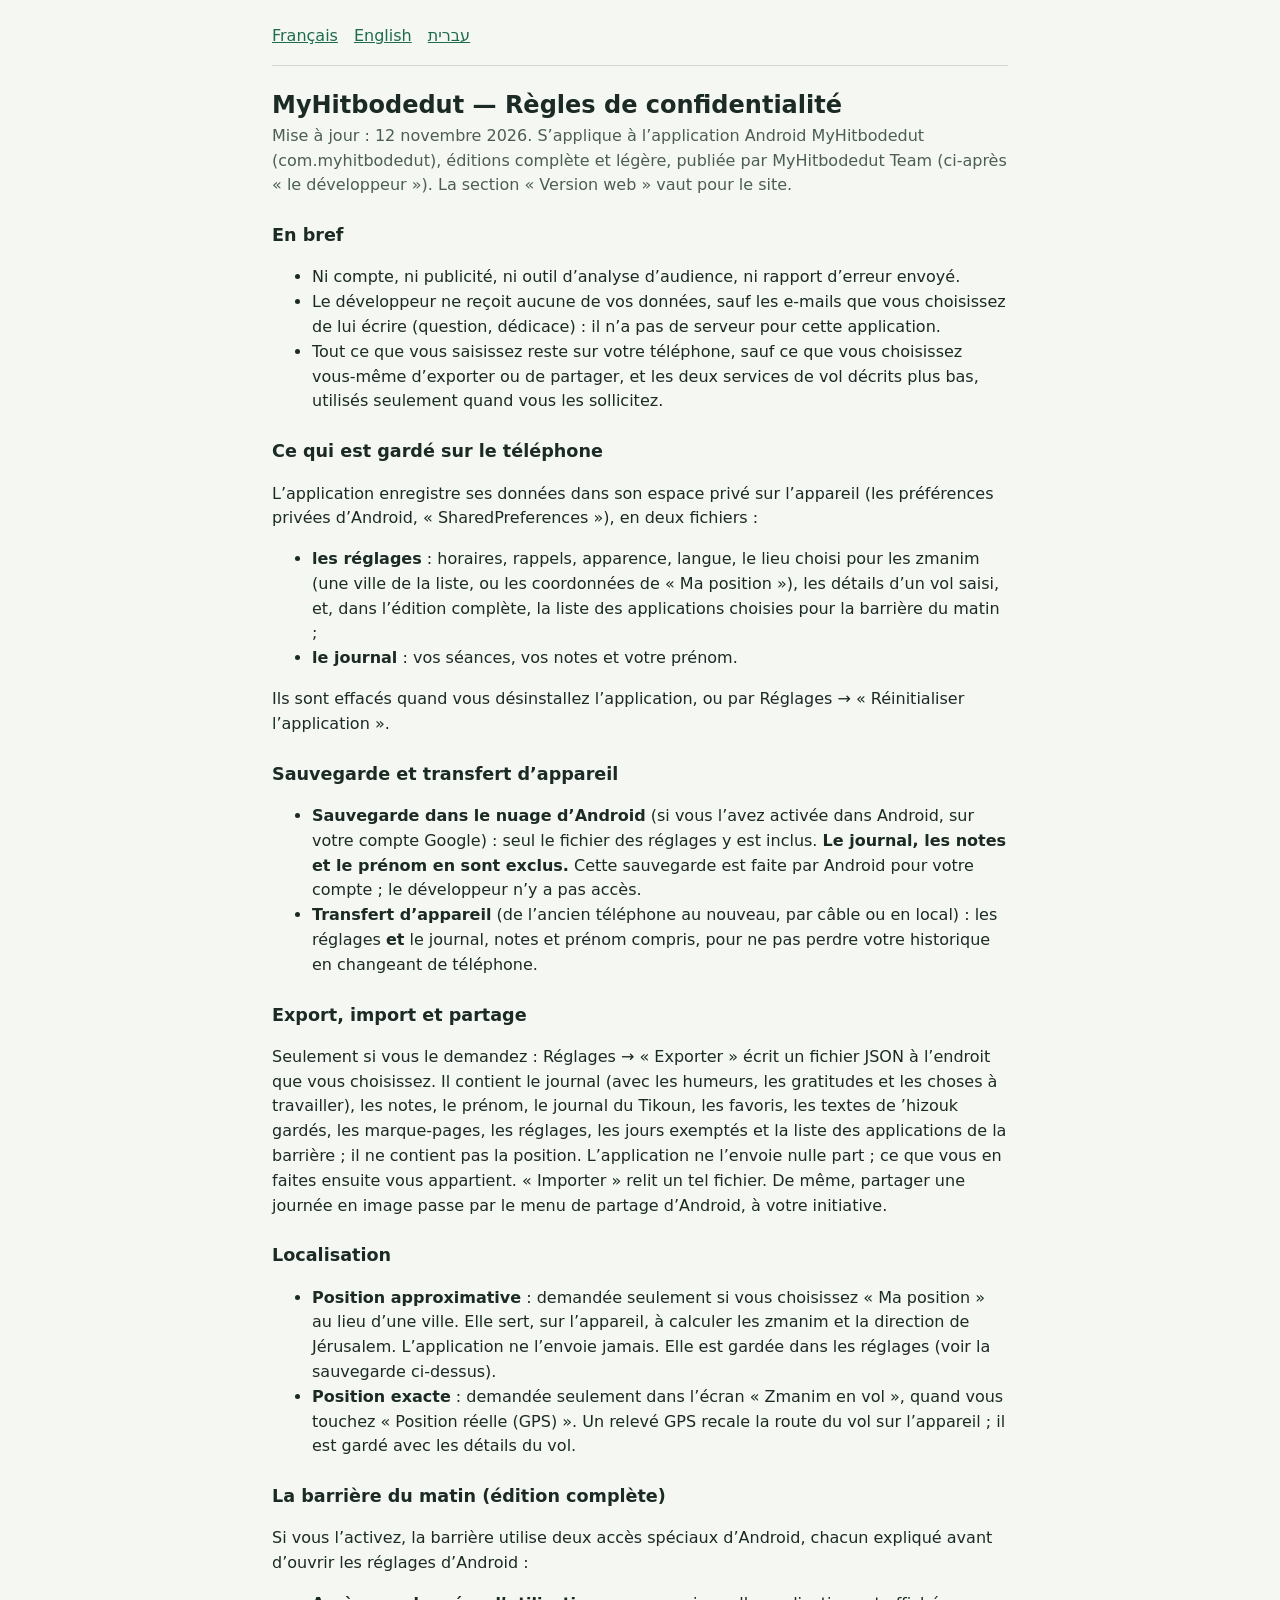
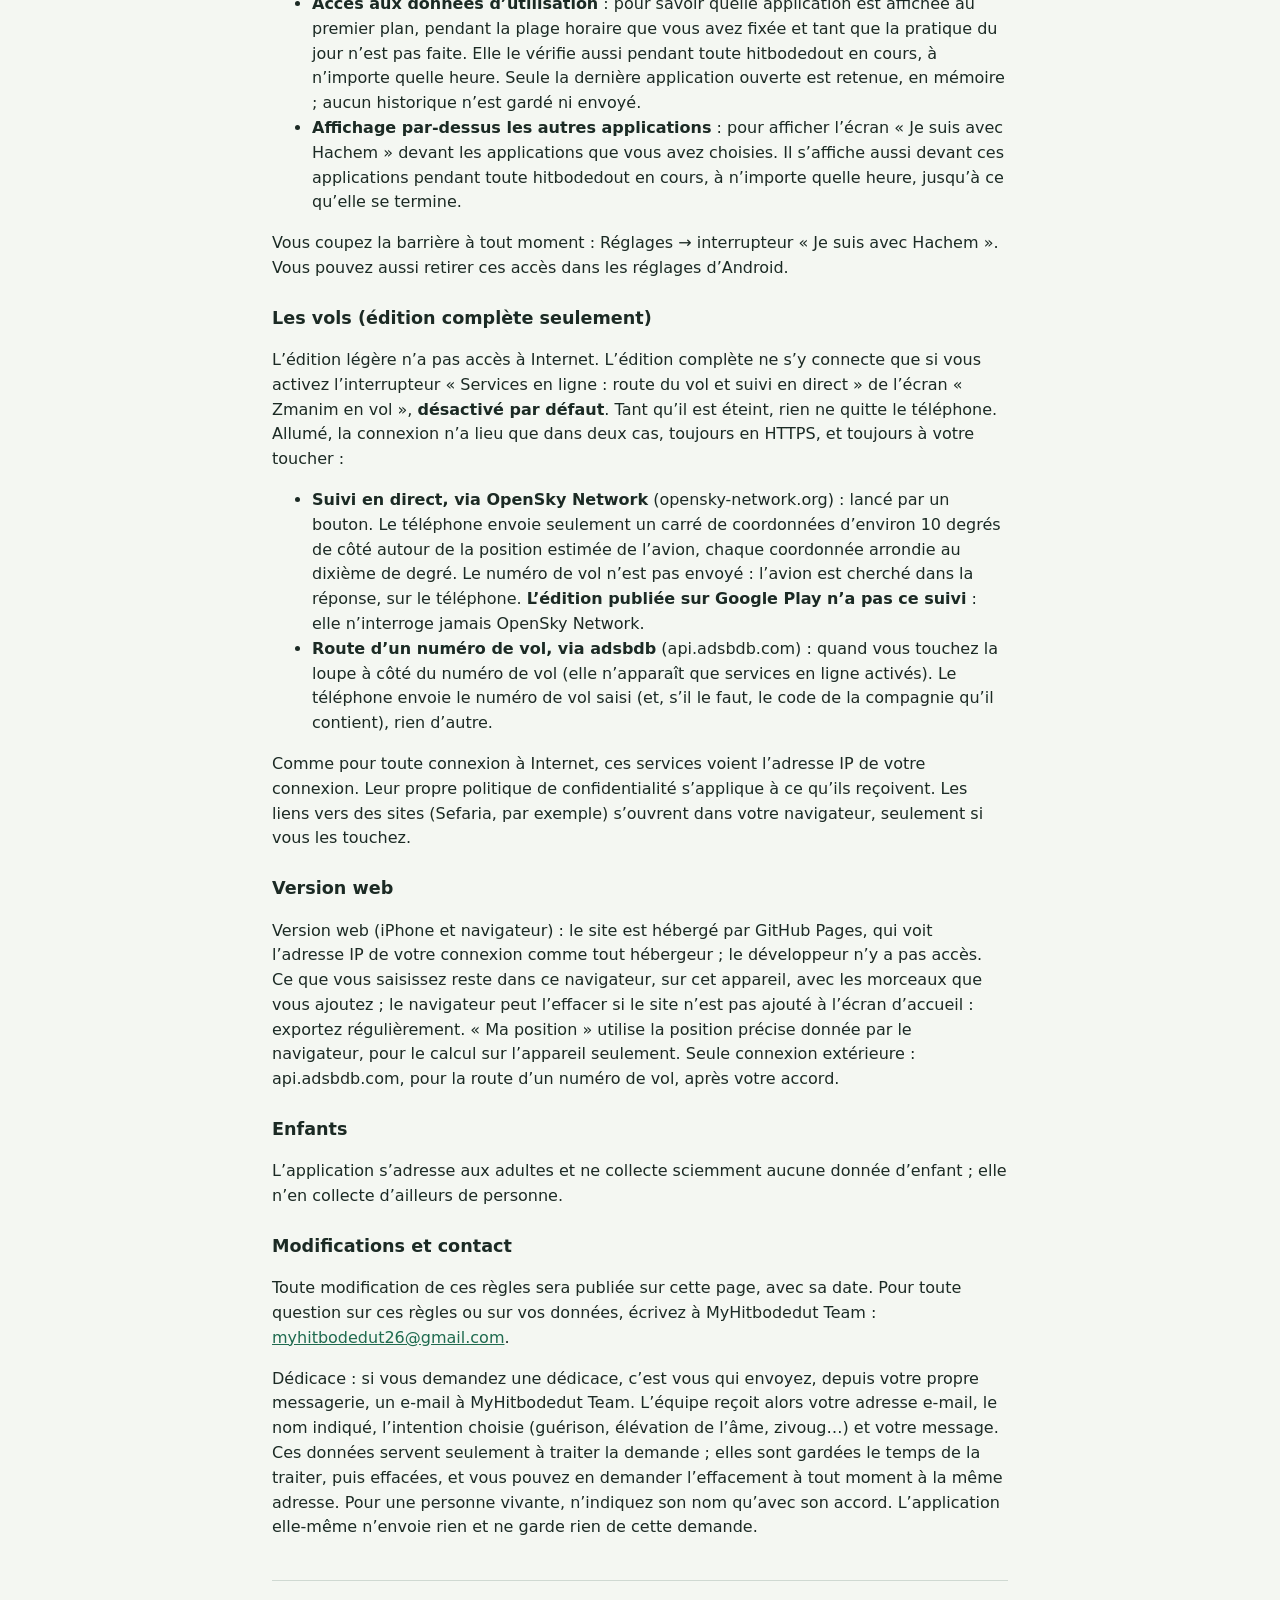
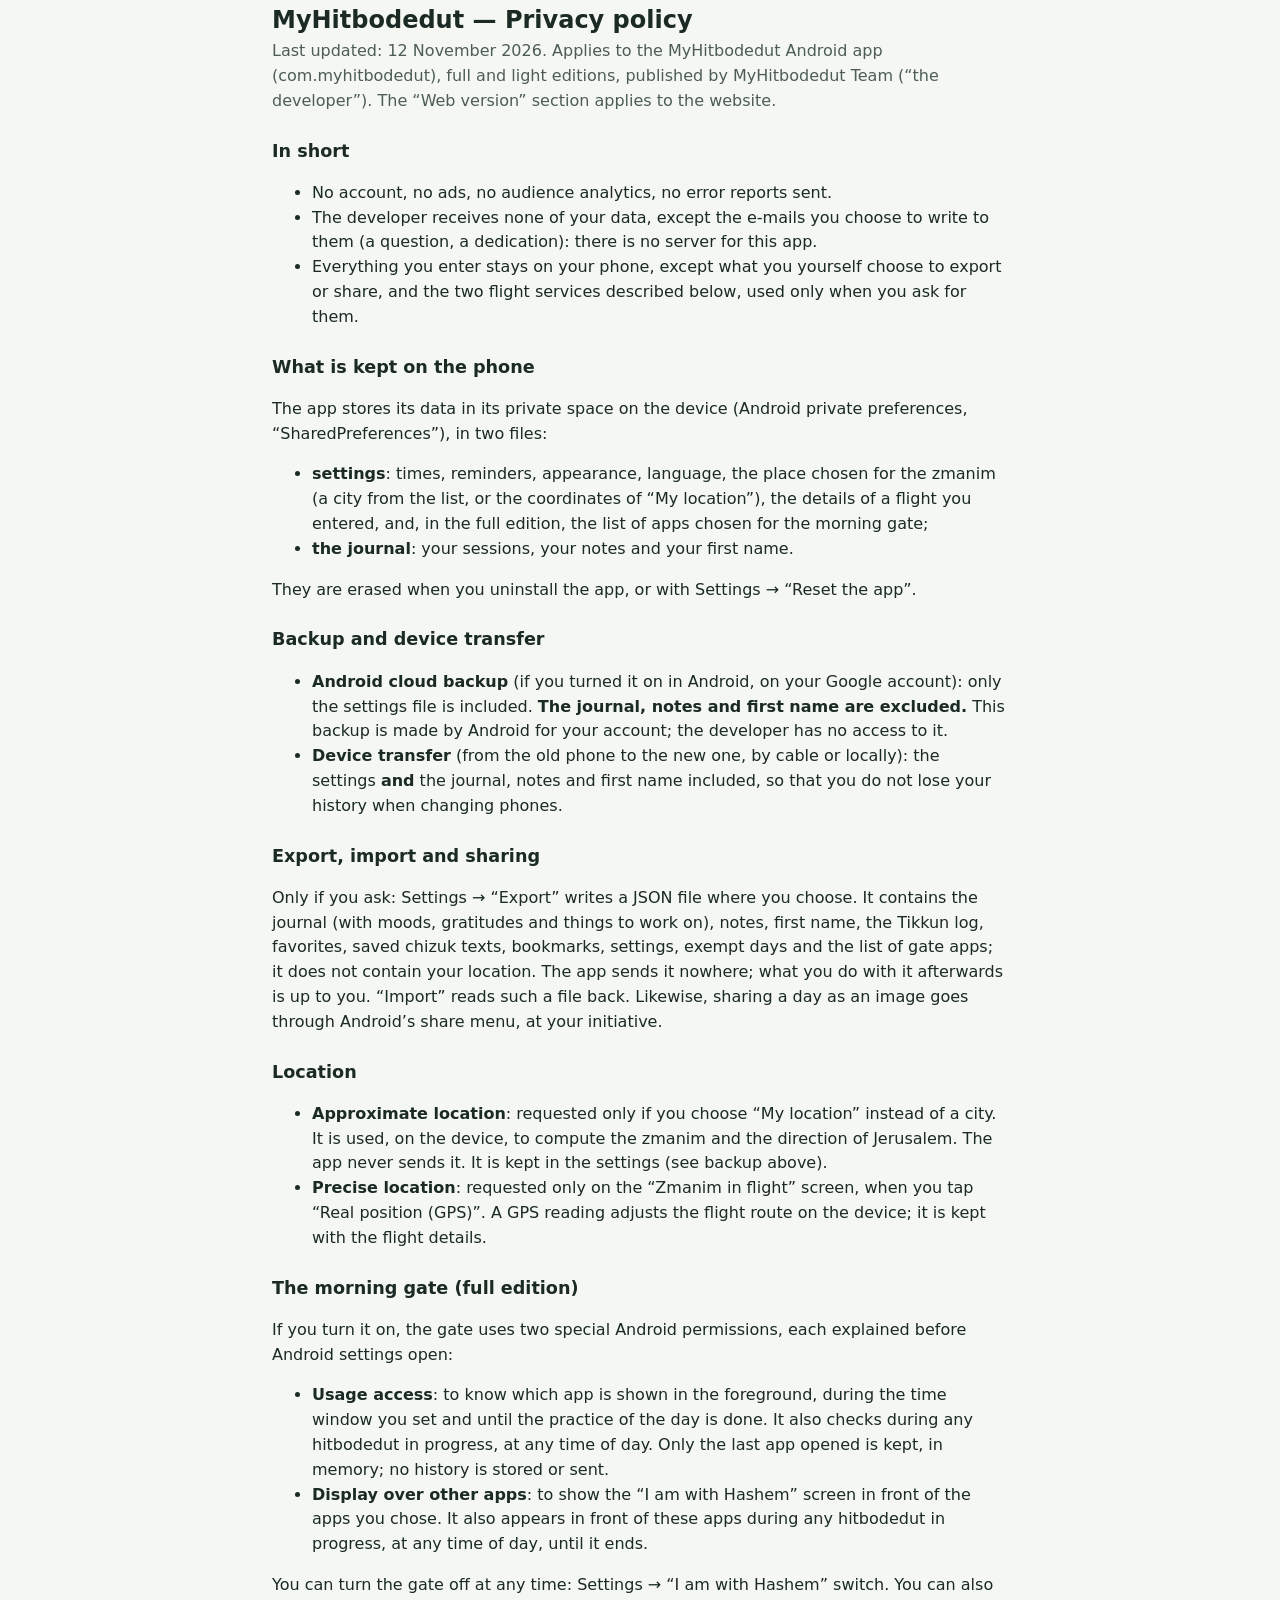
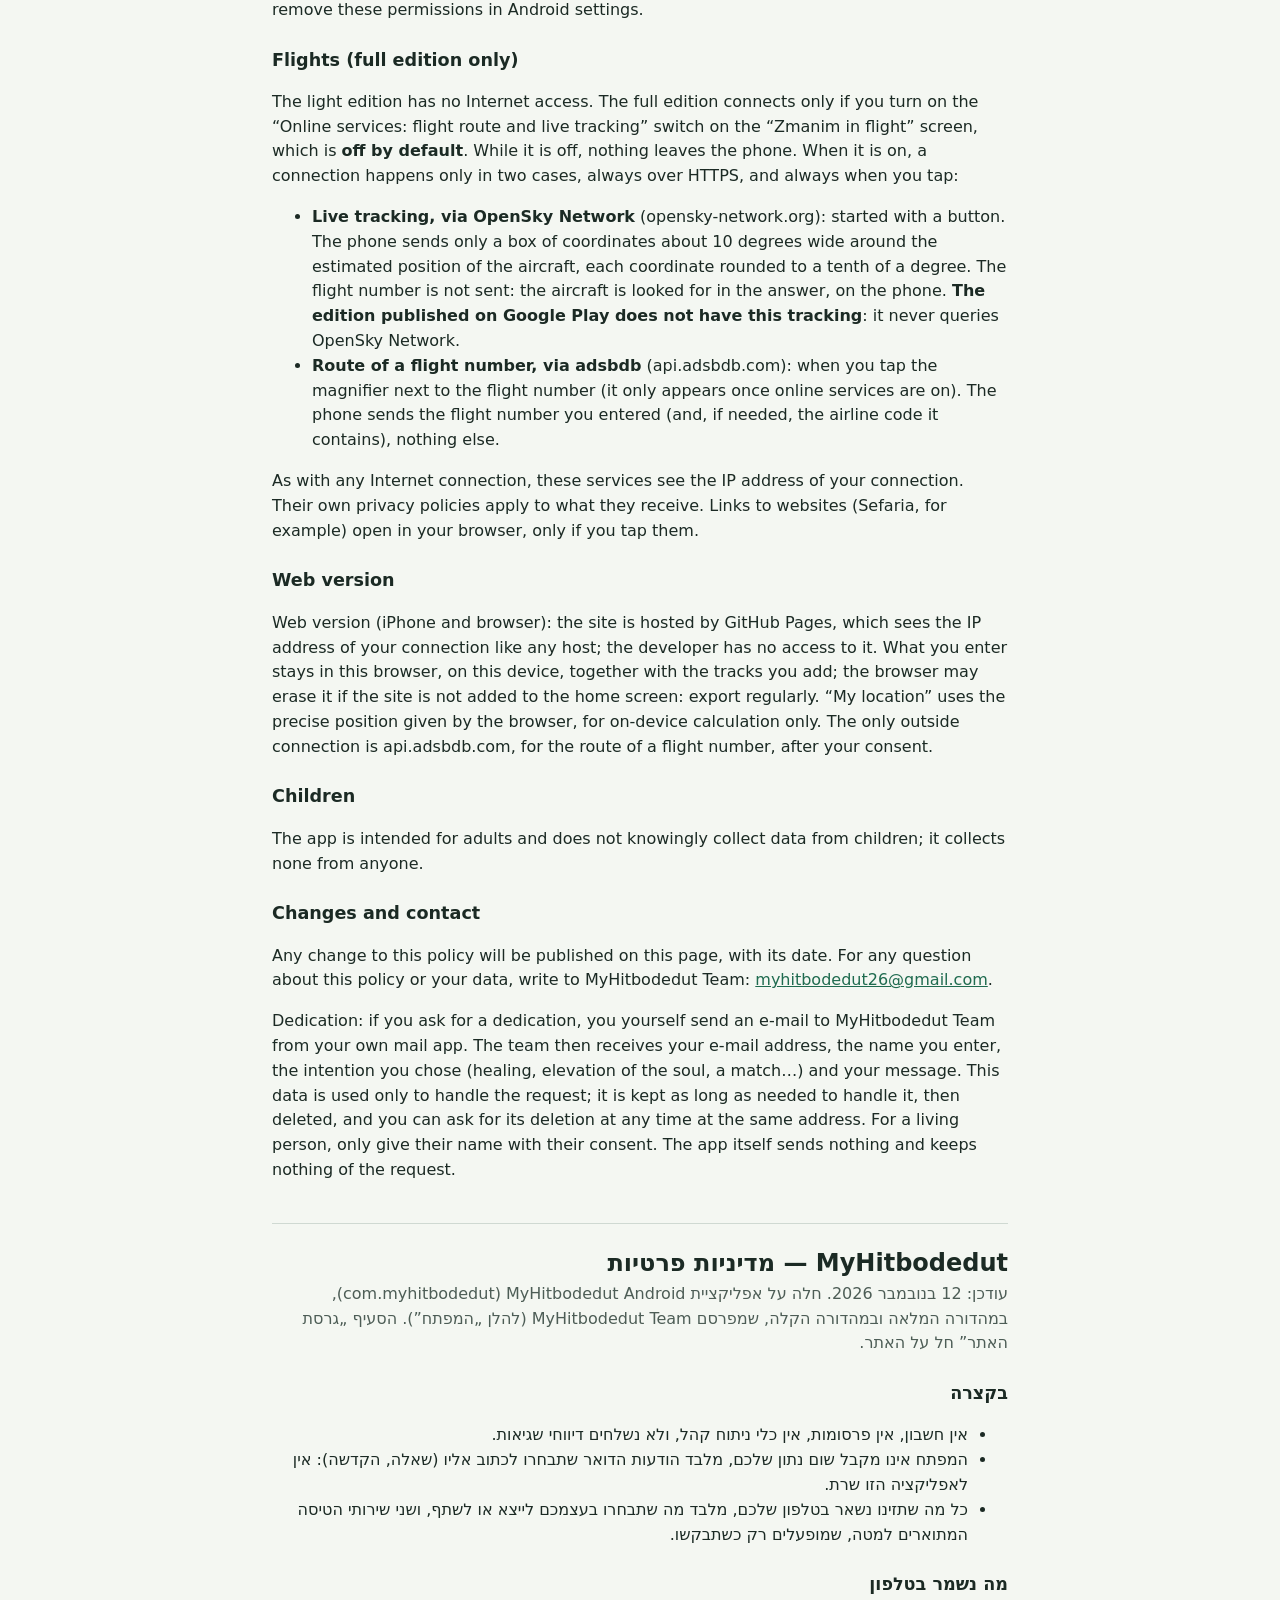
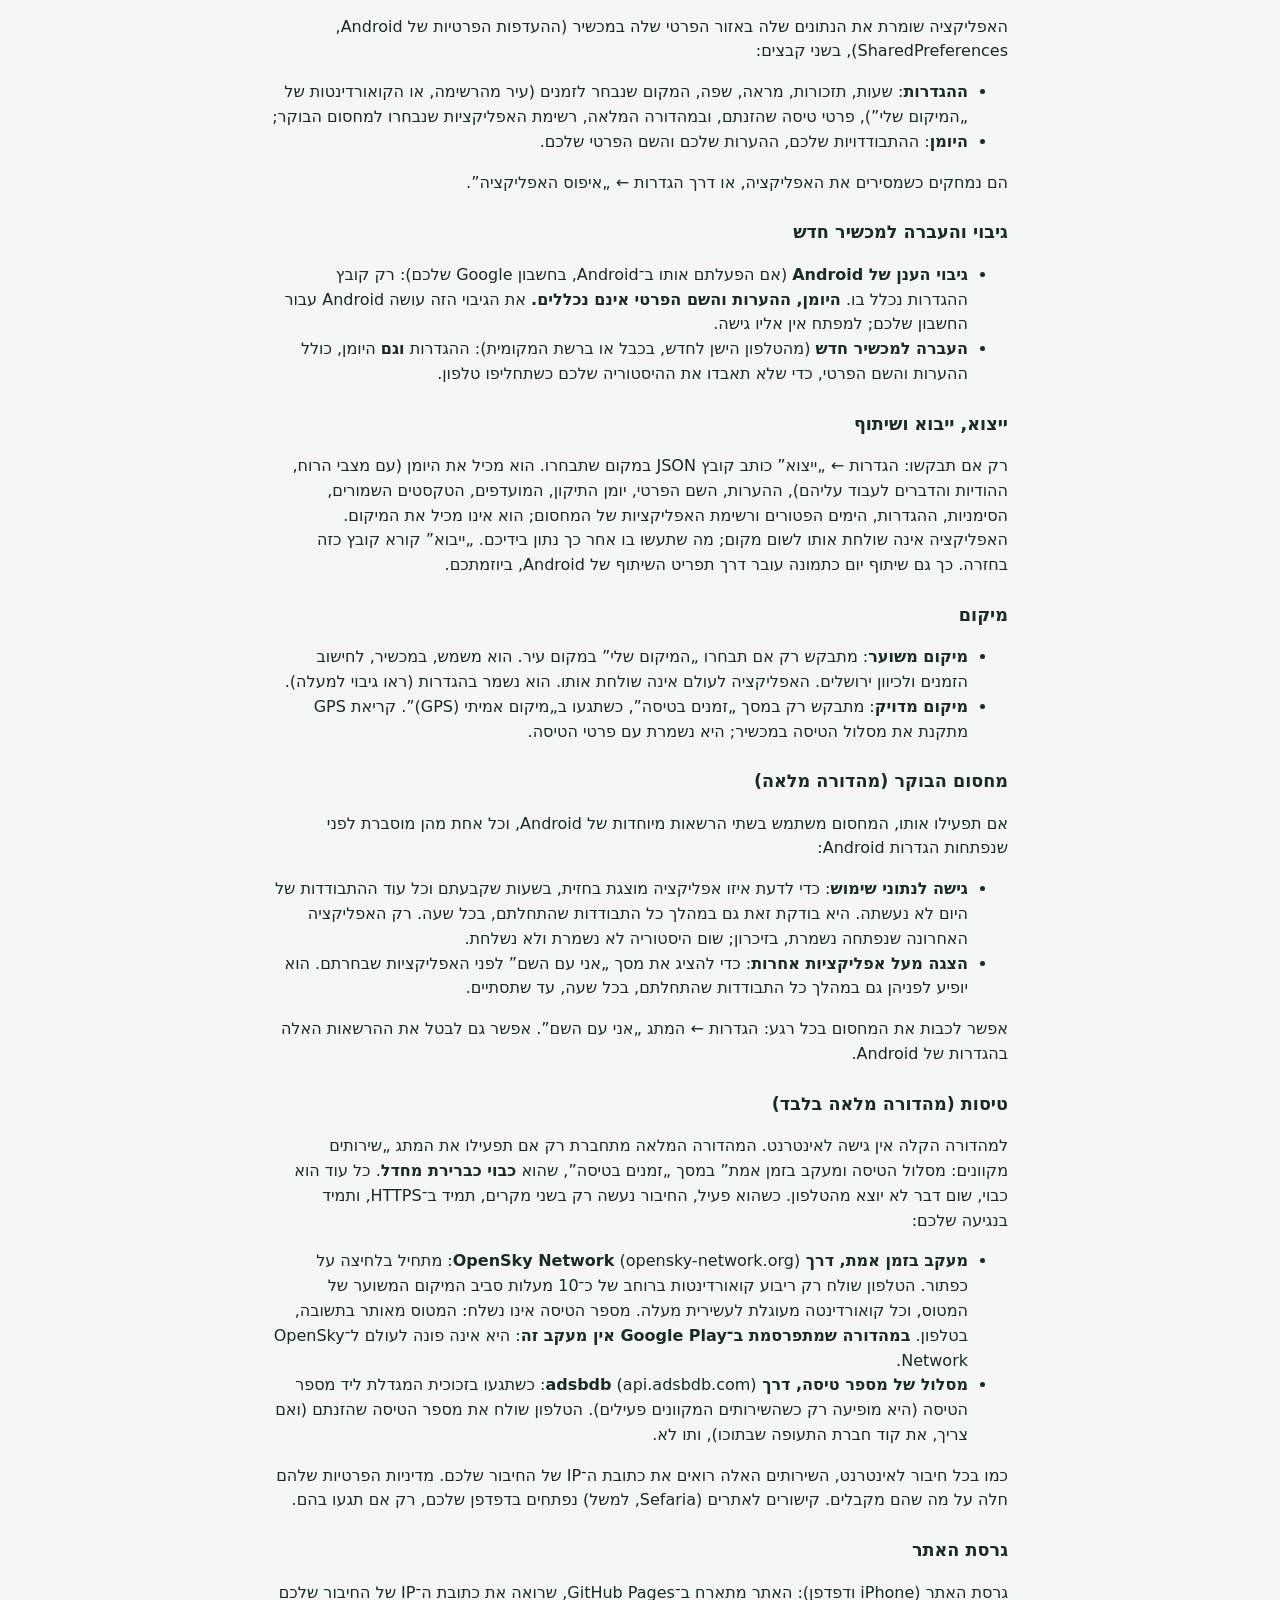
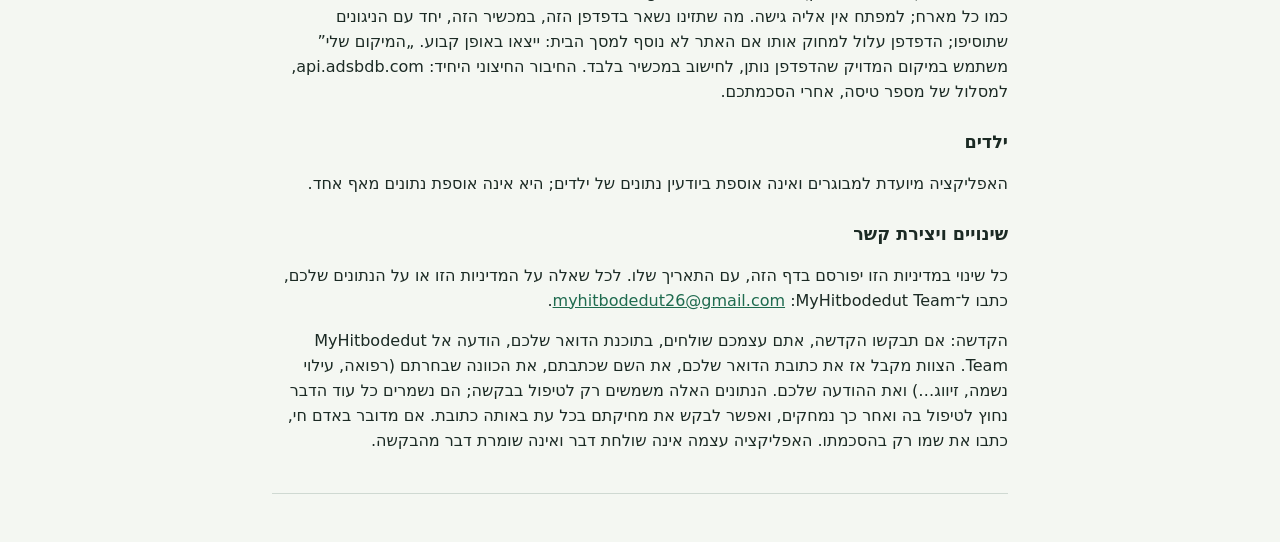
==== confidentialite.html @ 5dc8d41c "Site construit depuis 2afda8a347c8e7535dade6f2050751f21b7c078f (main)" ====
<!doctype html>
<!--
  Règles de confidentialité de l'application Android (31/10, Google Play,
  PUBLICATION_PLAY_STORE.md § 6.1). Page statique, sans script ni ressource
  extérieure, copiée telle quelle dans le site par build.mjs et ouverte depuis
  les réglages de l'application (#fr, #en, #he).

  Chaque phrase décrit le code : Store.kt (stockage), res/xml/backup_rules.xml
  et data_extraction_rules.xml (sauvegarde), SuiviVol.kt (OpenSky), RouteVol.kt
  (adsbdb), ChoixLieu.kt et VolActivity.kt (localisation), GateService.kt et
  Divulgation.kt (barrière). Toute évolution de ces fichiers se reporte ici.

  Éditeur : MyHitbodedut Team ; contact : myhitbodedut26@gmail.com (02/11), le même que sur la fiche Play.
-->
<html lang="fr">
<head>
  <meta charset="utf-8">
  <meta name="viewport" content="width=device-width, initial-scale=1">
  <meta http-equiv="Content-Security-Policy" content="default-src 'none'; style-src 'unsafe-inline'; base-uri 'none'; form-action 'none'">
  <meta name="referrer" content="no-referrer">
  <title>MyHitbodedut — Règles de confidentialité · Privacy policy · מדיניות פרטיות</title>
  <style>
    :root { color-scheme: light dark; --encre: #1b2a24; --doux: #4d5d56; --fond: #f4f7f2; --trait: #cfd9d2; --lien: #1f6b4f; }
    @media (prefers-color-scheme: dark) { :root { --encre: #e6eee9; --doux: #a9b8b0; --fond: #101a16; --trait: #2c3b34; --lien: #7fd1ad; } }
    body { margin: 0; background: var(--fond); color: var(--encre); font: 16px/1.55 system-ui, -apple-system, "Segoe UI", Roboto, Arial, sans-serif; }
    main { max-width: 46rem; margin: 0 auto; padding: 1.5rem 1rem 3rem; }
    nav { display: flex; gap: 1rem; flex-wrap: wrap; padding-bottom: 1rem; border-bottom: 1px solid var(--trait); }
    a { color: var(--lien); }
    section { padding-top: 1.5rem; border-bottom: 1px solid var(--trait); padding-bottom: 1.5rem; }
    h1 { font-size: 1.5rem; line-height: 1.25; margin: 0 0 .25rem; }
    h2 { font-size: 1.1rem; margin: 1.5rem 0 .5rem; }
    p, li { overflow-wrap: anywhere; }
    .date { color: var(--doux); margin-top: 0; }
    [dir="rtl"] { text-align: right; }
  </style>
</head>
<body>
<main>
  <nav aria-label="Langue · Language · שפה">
    <a href="#fr" hreflang="fr">Français</a>
    <a href="#en" hreflang="en">English</a>
    <a href="#he" hreflang="he" lang="he">עברית</a>
  </nav>

  <!-- ===================================================================== -->
  <section id="fr" lang="fr">
    <h1>MyHitbodedut — Règles de confidentialité</h1>
    <p class="date">Mise à jour : 12 novembre 2026. S’applique à l’application Android MyHitbodedut (com.myhitbodedut), éditions complète et légère, publiée par MyHitbodedut Team (ci-après « le développeur »). La section « Version web » vaut pour le site.</p>

    <h2>En bref</h2>
    <ul>
      <li>Ni compte, ni publicité, ni outil d’analyse d’audience, ni rapport d’erreur envoyé.</li>
      <li>Le développeur ne reçoit aucune de vos données, sauf les e-mails que vous choisissez de lui écrire (question, dédicace) : il n’a pas de serveur pour cette application.</li>
      <li>Tout ce que vous saisissez reste sur votre téléphone, sauf ce que vous choisissez vous-même d’exporter ou de partager, et les deux services de vol décrits plus bas, utilisés seulement quand vous les sollicitez.</li>
    </ul>

    <h2>Ce qui est gardé sur le téléphone</h2>
    <p>L’application enregistre ses données dans son espace privé sur l’appareil (les préférences privées d’Android, « SharedPreferences »), en deux fichiers :</p>
    <ul>
      <li><strong>les réglages</strong> : horaires, rappels, apparence, langue, le lieu choisi pour les zmanim (une ville de la liste, ou les coordonnées de « Ma position »), les détails d’un vol saisi, et, dans l’édition complète, la liste des applications choisies pour la barrière du matin ;</li>
      <li><strong>le journal</strong> : vos séances, vos notes et votre prénom.</li>
    </ul>
    <p>Ils sont effacés quand vous désinstallez l’application, ou par Réglages → « Réinitialiser l’application ».</p>

    <h2>Sauvegarde et transfert d’appareil</h2>
    <ul>
      <li><strong>Sauvegarde dans le nuage d’Android</strong> (si vous l’avez activée dans Android, sur votre compte Google) : seul le fichier des réglages y est inclus. <strong>Le journal, les notes et le prénom en sont exclus.</strong> Cette sauvegarde est faite par Android pour votre compte ; le développeur n’y a pas accès.</li>
      <li><strong>Transfert d’appareil</strong> (de l’ancien téléphone au nouveau, par câble ou en local) : les réglages <strong>et</strong> le journal, notes et prénom compris, pour ne pas perdre votre historique en changeant de téléphone.</li>
    </ul>

    <h2>Export, import et partage</h2>
    <p>Seulement si vous le demandez : Réglages → « Exporter » écrit un fichier JSON à l’endroit que vous choisissez. Il contient le journal (avec les humeurs, les gratitudes et les choses à travailler), les notes, le prénom, le journal du Tikoun, les favoris, les textes de ’hizouk gardés, les marque-pages, les réglages, les jours exemptés et la liste des applications de la barrière ; il ne contient pas la position. L’application ne l’envoie nulle part ; ce que vous en faites ensuite vous appartient. « Importer » relit un tel fichier. De même, partager une journée en image passe par le menu de partage d’Android, à votre initiative.</p>

    <h2>Localisation</h2>
    <ul>
      <li><strong>Position approximative</strong> : demandée seulement si vous choisissez « Ma position » au lieu d’une ville. Elle sert, sur l’appareil, à calculer les zmanim et la direction de Jérusalem. L’application ne l’envoie jamais. Elle est gardée dans les réglages (voir la sauvegarde ci-dessus).</li>
      <li><strong>Position exacte</strong> : demandée seulement dans l’écran « Zmanim en vol », quand vous touchez « Position réelle (GPS) ». Un relevé GPS recale la route du vol sur l’appareil ; il est gardé avec les détails du vol.</li>
    </ul>

    <h2>La barrière du matin (édition complète)</h2>
    <p>Si vous l’activez, la barrière utilise deux accès spéciaux d’Android, chacun expliqué avant d’ouvrir les réglages d’Android :</p>
    <ul>
      <li><strong>Accès aux données d’utilisation</strong> : pour savoir quelle application est affichée au premier plan, pendant la plage horaire que vous avez fixée et tant que la pratique du jour n’est pas faite. Elle le vérifie aussi pendant toute hitbodedout en cours, à n’importe quelle heure. Seule la dernière application ouverte est retenue, en mémoire ; aucun historique n’est gardé ni envoyé.</li>
      <li><strong>Affichage par-dessus les autres applications</strong> : pour afficher l’écran « Je suis avec Hachem » devant les applications que vous avez choisies. Il s’affiche aussi devant ces applications pendant toute hitbodedout en cours, à n’importe quelle heure, jusqu’à ce qu’elle se termine.</li>
    </ul>
    <p>Vous coupez la barrière à tout moment : Réglages → interrupteur « Je suis avec Hachem ». Vous pouvez aussi retirer ces accès dans les réglages d’Android.</p>

    <h2>Les vols (édition complète seulement)</h2>
    <p>L’édition légère n’a pas accès à Internet. L’édition complète ne s’y connecte que si vous activez l’interrupteur « Services en ligne : route du vol et suivi en direct » de l’écran « Zmanim en vol », <strong>désactivé par défaut</strong>. Tant qu’il est éteint, rien ne quitte le téléphone. Allumé, la connexion n’a lieu que dans deux cas, toujours en HTTPS, et toujours à votre toucher :</p>
    <ul>
      <li><strong>Suivi en direct, via OpenSky Network</strong> (opensky-network.org) : lancé par un bouton. Le téléphone envoie seulement un carré de coordonnées d’environ 10 degrés de côté autour de la position estimée de l’avion, chaque coordonnée arrondie au dixième de degré. Le numéro de vol n’est pas envoyé : l’avion est cherché dans la réponse, sur le téléphone. <strong>L’édition publiée sur Google Play n’a pas ce suivi</strong> : elle n’interroge jamais OpenSky Network.</li>
      <li><strong>Route d’un numéro de vol, via adsbdb</strong> (api.adsbdb.com) : quand vous touchez la loupe à côté du numéro de vol (elle n’apparaît que services en ligne activés). Le téléphone envoie le numéro de vol saisi (et, s’il le faut, le code de la compagnie qu’il contient), rien d’autre.</li>
    </ul>
    <p>Comme pour toute connexion à Internet, ces services voient l’adresse IP de votre connexion. Leur propre politique de confidentialité s’applique à ce qu’ils reçoivent. Les liens vers des sites (Sefaria, par exemple) s’ouvrent dans votre navigateur, seulement si vous les touchez.</p>

    <h2>Version web</h2>
    <p>Version web (iPhone et navigateur) : le site est hébergé par GitHub Pages, qui voit l’adresse IP de votre connexion comme tout hébergeur ; le développeur n’y a pas accès. Ce que vous saisissez reste dans ce navigateur, sur cet appareil, avec les morceaux que vous ajoutez ; le navigateur peut l’effacer si le site n’est pas ajouté à l’écran d’accueil : exportez régulièrement. « Ma position » utilise la position précise donnée par le navigateur, pour le calcul sur l’appareil seulement. Seule connexion extérieure : api.adsbdb.com, pour la route d’un numéro de vol, après votre accord.</p>

    <h2>Enfants</h2>
    <p>L’application s’adresse aux adultes et ne collecte sciemment aucune donnée d’enfant ; elle n’en collecte d’ailleurs de personne.</p>

    <h2>Modifications et contact</h2>
    <p>Toute modification de ces règles sera publiée sur cette page, avec sa date. Pour toute question sur ces règles ou sur vos données, écrivez à MyHitbodedut Team : <a href="mailto:myhitbodedut26@gmail.com">myhitbodedut26@gmail.com</a>.</p>
    <p>Dédicace : si vous demandez une dédicace, c’est vous qui envoyez, depuis votre propre messagerie, un e-mail à MyHitbodedut Team. L’équipe reçoit alors votre adresse e-mail, le nom indiqué, l’intention choisie (guérison, élévation de l’âme, zivoug…) et votre message. Ces données servent seulement à traiter la demande ; elles sont gardées le temps de la traiter, puis effacées, et vous pouvez en demander l’effacement à tout moment à la même adresse. Pour une personne vivante, n’indiquez son nom qu’avec son accord. L’application elle-même n’envoie rien et ne garde rien de cette demande.</p>
  </section>

  <!-- ===================================================================== -->
  <section id="en" lang="en">
    <h1>MyHitbodedut — Privacy policy</h1>
    <p class="date">Last updated: 12 November 2026. Applies to the MyHitbodedut Android app (com.myhitbodedut), full and light editions, published by MyHitbodedut Team (“the developer”). The “Web version” section applies to the website.</p>

    <h2>In short</h2>
    <ul>
      <li>No account, no ads, no audience analytics, no error reports sent.</li>
      <li>The developer receives none of your data, except the e-mails you choose to write to them (a question, a dedication): there is no server for this app.</li>
      <li>Everything you enter stays on your phone, except what you yourself choose to export or share, and the two flight services described below, used only when you ask for them.</li>
    </ul>

    <h2>What is kept on the phone</h2>
    <p>The app stores its data in its private space on the device (Android private preferences, “SharedPreferences”), in two files:</p>
    <ul>
      <li><strong>settings</strong>: times, reminders, appearance, language, the place chosen for the zmanim (a city from the list, or the coordinates of “My location”), the details of a flight you entered, and, in the full edition, the list of apps chosen for the morning gate;</li>
      <li><strong>the journal</strong>: your sessions, your notes and your first name.</li>
    </ul>
    <p>They are erased when you uninstall the app, or with Settings → “Reset the app”.</p>

    <h2>Backup and device transfer</h2>
    <ul>
      <li><strong>Android cloud backup</strong> (if you turned it on in Android, on your Google account): only the settings file is included. <strong>The journal, notes and first name are excluded.</strong> This backup is made by Android for your account; the developer has no access to it.</li>
      <li><strong>Device transfer</strong> (from the old phone to the new one, by cable or locally): the settings <strong>and</strong> the journal, notes and first name included, so that you do not lose your history when changing phones.</li>
    </ul>

    <h2>Export, import and sharing</h2>
    <p>Only if you ask: Settings → “Export” writes a JSON file where you choose. It contains the journal (with moods, gratitudes and things to work on), notes, first name, the Tikkun log, favorites, saved chizuk texts, bookmarks, settings, exempt days and the list of gate apps; it does not contain your location. The app sends it nowhere; what you do with it afterwards is up to you. “Import” reads such a file back. Likewise, sharing a day as an image goes through Android’s share menu, at your initiative.</p>

    <h2>Location</h2>
    <ul>
      <li><strong>Approximate location</strong>: requested only if you choose “My location” instead of a city. It is used, on the device, to compute the zmanim and the direction of Jerusalem. The app never sends it. It is kept in the settings (see backup above).</li>
      <li><strong>Precise location</strong>: requested only on the “Zmanim in flight” screen, when you tap “Real position (GPS)”. A GPS reading adjusts the flight route on the device; it is kept with the flight details.</li>
    </ul>

    <h2>The morning gate (full edition)</h2>
    <p>If you turn it on, the gate uses two special Android permissions, each explained before Android settings open:</p>
    <ul>
      <li><strong>Usage access</strong>: to know which app is shown in the foreground, during the time window you set and until the practice of the day is done. It also checks during any hitbodedut in progress, at any time of day. Only the last app opened is kept, in memory; no history is stored or sent.</li>
      <li><strong>Display over other apps</strong>: to show the “I am with Hashem” screen in front of the apps you chose. It also appears in front of these apps during any hitbodedut in progress, at any time of day, until it ends.</li>
    </ul>
    <p>You can turn the gate off at any time: Settings → “I am with Hashem” switch. You can also remove these permissions in Android settings.</p>

    <h2>Flights (full edition only)</h2>
    <p>The light edition has no Internet access. The full edition connects only if you turn on the “Online services: flight route and live tracking” switch on the “Zmanim in flight” screen, which is <strong>off by default</strong>. While it is off, nothing leaves the phone. When it is on, a connection happens only in two cases, always over HTTPS, and always when you tap:</p>
    <ul>
      <li><strong>Live tracking, via OpenSky Network</strong> (opensky-network.org): started with a button. The phone sends only a box of coordinates about 10 degrees wide around the estimated position of the aircraft, each coordinate rounded to a tenth of a degree. The flight number is not sent: the aircraft is looked for in the answer, on the phone. <strong>The edition published on Google Play does not have this tracking</strong>: it never queries OpenSky Network.</li>
      <li><strong>Route of a flight number, via adsbdb</strong> (api.adsbdb.com): when you tap the magnifier next to the flight number (it only appears once online services are on). The phone sends the flight number you entered (and, if needed, the airline code it contains), nothing else.</li>
    </ul>
    <p>As with any Internet connection, these services see the IP address of your connection. Their own privacy policies apply to what they receive. Links to websites (Sefaria, for example) open in your browser, only if you tap them.</p>

    <h2>Web version</h2>
    <p>Web version (iPhone and browser): the site is hosted by GitHub Pages, which sees the IP address of your connection like any host; the developer has no access to it. What you enter stays in this browser, on this device, together with the tracks you add; the browser may erase it if the site is not added to the home screen: export regularly. “My location” uses the precise position given by the browser, for on-device calculation only. The only outside connection is api.adsbdb.com, for the route of a flight number, after your consent.</p>

    <h2>Children</h2>
    <p>The app is intended for adults and does not knowingly collect data from children; it collects none from anyone.</p>

    <h2>Changes and contact</h2>
    <p>Any change to this policy will be published on this page, with its date. For any question about this policy or your data, write to MyHitbodedut Team: <a href="mailto:myhitbodedut26@gmail.com">myhitbodedut26@gmail.com</a>.</p>
    <p>Dedication: if you ask for a dedication, you yourself send an e-mail to MyHitbodedut Team from your own mail app. The team then receives your e-mail address, the name you enter, the intention you chose (healing, elevation of the soul, a match…) and your message. This data is used only to handle the request; it is kept as long as needed to handle it, then deleted, and you can ask for its deletion at any time at the same address. For a living person, only give their name with their consent. The app itself sends nothing and keeps nothing of the request.</p>
  </section>

  <!-- ===================================================================== -->
  <section id="he" lang="he" dir="rtl">
    <h1>MyHitbodedut — מדיניות פרטיות</h1>
    <p class="date">עודכן: 12 בנובמבר 2026. חלה על אפליקציית Android ‏MyHitbodedut‏ (com.myhitbodedut), במהדורה המלאה ובמהדורה הקלה, שמפרסם ‏MyHitbodedut Team‏ (להלן „המפתח”). הסעיף „גרסת האתר” חל על האתר.</p>

    <h2>בקצרה</h2>
    <ul>
      <li>אין חשבון, אין פרסומות, אין כלי ניתוח קהל, ולא נשלחים דיווחי שגיאות.</li>
      <li>המפתח אינו מקבל שום נתון שלכם, מלבד הודעות הדואר שתבחרו לכתוב אליו (שאלה, הקדשה): אין לאפליקציה הזו שרת.</li>
      <li>כל מה שתזינו נשאר בטלפון שלכם, מלבד מה שתבחרו בעצמכם לייצא או לשתף, ושני שירותי הטיסה המתוארים למטה, שמופעלים רק כשתבקשו.</li>
    </ul>

    <h2>מה נשמר בטלפון</h2>
    <p>האפליקציה שומרת את הנתונים שלה באזור הפרטי שלה במכשיר (ההעדפות הפרטיות של Android, ‏SharedPreferences), בשני קבצים:</p>
    <ul>
      <li><strong>ההגדרות</strong>: שעות, תזכורות, מראה, שפה, המקום שנבחר לזמנים (עיר מהרשימה, או הקואורדינטות של „המיקום שלי”), פרטי טיסה שהזנתם, ובמהדורה המלאה, רשימת האפליקציות שנבחרו למחסום הבוקר;</li>
      <li><strong>היומן</strong>: ההתבודדויות שלכם, ההערות שלכם והשם הפרטי שלכם.</li>
    </ul>
    <p>הם נמחקים כשמסירים את האפליקציה, או דרך הגדרות ← „איפוס האפליקציה”.</p>

    <h2>גיבוי והעברה למכשיר חדש</h2>
    <ul>
      <li><strong>גיבוי הענן של Android</strong> (אם הפעלתם אותו ב־Android, בחשבון Google שלכם): רק קובץ ההגדרות נכלל בו. <strong>היומן, ההערות והשם הפרטי אינם נכללים.</strong> את הגיבוי הזה עושה Android עבור החשבון שלכם; למפתח אין אליו גישה.</li>
      <li><strong>העברה למכשיר חדש</strong> (מהטלפון הישן לחדש, בכבל או ברשת המקומית): ההגדרות <strong>וגם</strong> היומן, כולל ההערות והשם הפרטי, כדי שלא תאבדו את ההיסטוריה שלכם כשתחליפו טלפון.</li>
    </ul>

    <h2>ייצוא, ייבוא ושיתוף</h2>
    <p>רק אם תבקשו: הגדרות ← „ייצוא” כותב קובץ JSON במקום שתבחרו. הוא מכיל את היומן (עם מצבי הרוח, ההודיות והדברים לעבוד עליהם), ההערות, השם הפרטי, יומן התיקון, המועדפים, הטקסטים השמורים, הסימניות, ההגדרות, הימים הפטורים ורשימת האפליקציות של המחסום; הוא אינו מכיל את המיקום. האפליקציה אינה שולחת אותו לשום מקום; מה שתעשו בו אחר כך נתון בידיכם. „ייבוא” קורא קובץ כזה בחזרה. כך גם שיתוף יום כתמונה עובר דרך תפריט השיתוף של Android, ביוזמתכם.</p>

    <h2>מיקום</h2>
    <ul>
      <li><strong>מיקום משוער</strong>: מתבקש רק אם תבחרו „המיקום שלי” במקום עיר. הוא משמש, במכשיר, לחישוב הזמנים ולכיוון ירושלים. האפליקציה לעולם אינה שולחת אותו. הוא נשמר בהגדרות (ראו גיבוי למעלה).</li>
      <li><strong>מיקום מדויק</strong>: מתבקש רק במסך „זמנים בטיסה”, כשתגעו ב„מיקום אמיתי (GPS)”. קריאת GPS מתקנת את מסלול הטיסה במכשיר; היא נשמרת עם פרטי הטיסה.</li>
    </ul>

    <h2>מחסום הבוקר (מהדורה מלאה)</h2>
    <p>אם תפעילו אותו, המחסום משתמש בשתי הרשאות מיוחדות של Android, וכל אחת מהן מוסברת לפני שנפתחות הגדרות Android:</p>
    <ul>
      <li><strong>גישה לנתוני שימוש</strong>: כדי לדעת איזו אפליקציה מוצגת בחזית, בשעות שקבעתם וכל עוד ההתבודדות של היום לא נעשתה. היא בודקת זאת גם במהלך כל התבודדות שהתחלתם, בכל שעה. רק האפליקציה האחרונה שנפתחה נשמרת, בזיכרון; שום היסטוריה לא נשמרת ולא נשלחת.</li>
      <li><strong>הצגה מעל אפליקציות אחרות</strong>: כדי להציג את מסך „אני עם השם” לפני האפליקציות שבחרתם. הוא יופיע לפניהן גם במהלך כל התבודדות שהתחלתם, בכל שעה, עד שתסתיים.</li>
    </ul>
    <p>אפשר לכבות את המחסום בכל רגע: הגדרות ← המתג „אני עם השם”. אפשר גם לבטל את ההרשאות האלה בהגדרות של Android.</p>

    <h2>טיסות (מהדורה מלאה בלבד)</h2>
    <p>למהדורה הקלה אין גישה לאינטרנט. המהדורה המלאה מתחברת רק אם תפעילו את המתג „שירותים מקוונים: מסלול הטיסה ומעקב בזמן אמת” במסך „זמנים בטיסה”, שהוא <strong>כבוי כברירת מחדל</strong>. כל עוד הוא כבוי, שום דבר לא יוצא מהטלפון. כשהוא פעיל, החיבור נעשה רק בשני מקרים, תמיד ב־HTTPS, ותמיד בנגיעה שלכם:</p>
    <ul>
      <li><strong>מעקב בזמן אמת, דרך OpenSky Network</strong> (opensky-network.org): מתחיל בלחיצה על כפתור. הטלפון שולח רק ריבוע קואורדינטות ברוחב של כ־10 מעלות סביב המיקום המשוער של המטוס, וכל קואורדינטה מעוגלת לעשירית מעלה. מספר הטיסה אינו נשלח: המטוס מאותר בתשובה, בטלפון. <strong>במהדורה שמתפרסמת ב־Google Play אין מעקב זה</strong>: היא אינה פונה לעולם ל־OpenSky Network.</li>
      <li><strong>מסלול של מספר טיסה, דרך adsbdb</strong> (api.adsbdb.com): כשתגעו בזכוכית המגדלת ליד מספר הטיסה (היא מופיעה רק כשהשירותים המקוונים פעילים). הטלפון שולח את מספר הטיסה שהזנתם (ואם צריך, את קוד חברת התעופה שבתוכו), ותו לא.</li>
    </ul>
    <p>כמו בכל חיבור לאינטרנט, השירותים האלה רואים את כתובת ה־IP של החיבור שלכם. מדיניות הפרטיות שלהם חלה על מה שהם מקבלים. קישורים לאתרים (Sefaria, למשל) נפתחים בדפדפן שלכם, רק אם תגעו בהם.</p>

    <h2>גרסת האתר</h2>
    <p>גרסת האתר (iPhone ודפדפן): האתר מתארח ב־GitHub Pages, שרואה את כתובת ה־IP של החיבור שלכם כמו כל מארח; למפתח אין אליה גישה. מה שתזינו נשאר בדפדפן הזה, במכשיר הזה, יחד עם הניגונים שתוסיפו; הדפדפן עלול למחוק אותו אם האתר לא נוסף למסך הבית: ייצאו באופן קבוע. „המיקום שלי” משתמש במיקום המדויק שהדפדפן נותן, לחישוב במכשיר בלבד. החיבור החיצוני היחיד: api.adsbdb.com, למסלול של מספר טיסה, אחרי הסכמתכם.</p>

    <h2>ילדים</h2>
    <p>האפליקציה מיועדת למבוגרים ואינה אוספת ביודעין נתונים של ילדים; היא אינה אוספת נתונים מאף אחד.</p>

    <h2>שינויים ויצירת קשר</h2>
    <p>כל שינוי במדיניות הזו יפורסם בדף הזה, עם התאריך שלו. לכל שאלה על המדיניות הזו או על הנתונים שלכם, כתבו ל־‏MyHitbodedut Team‏: <span dir="ltr"><a href="mailto:myhitbodedut26@gmail.com">myhitbodedut26@gmail.com</a></span>.</p>
    <p>הקדשה: אם תבקשו הקדשה, אתם עצמכם שולחים, בתוכנת הדואר שלכם, הודעה אל ‏MyHitbodedut Team‏. הצוות מקבל אז את כתובת הדואר שלכם, את השם שכתבתם, את הכוונה שבחרתם (רפואה, עילוי נשמה, זיווג…) ואת ההודעה שלכם. הנתונים האלה משמשים רק לטיפול בבקשה; הם נשמרים כל עוד הדבר נחוץ לטיפול בה ואחר כך נמחקים, ואפשר לבקש את מחיקתם בכל עת באותה כתובת. אם מדובר באדם חי, כתבו את שמו רק בהסכמתו. האפליקציה עצמה אינה שולחת דבר ואינה שומרת דבר מהבקשה.</p>
  </section>
</main>
</body>
</html>
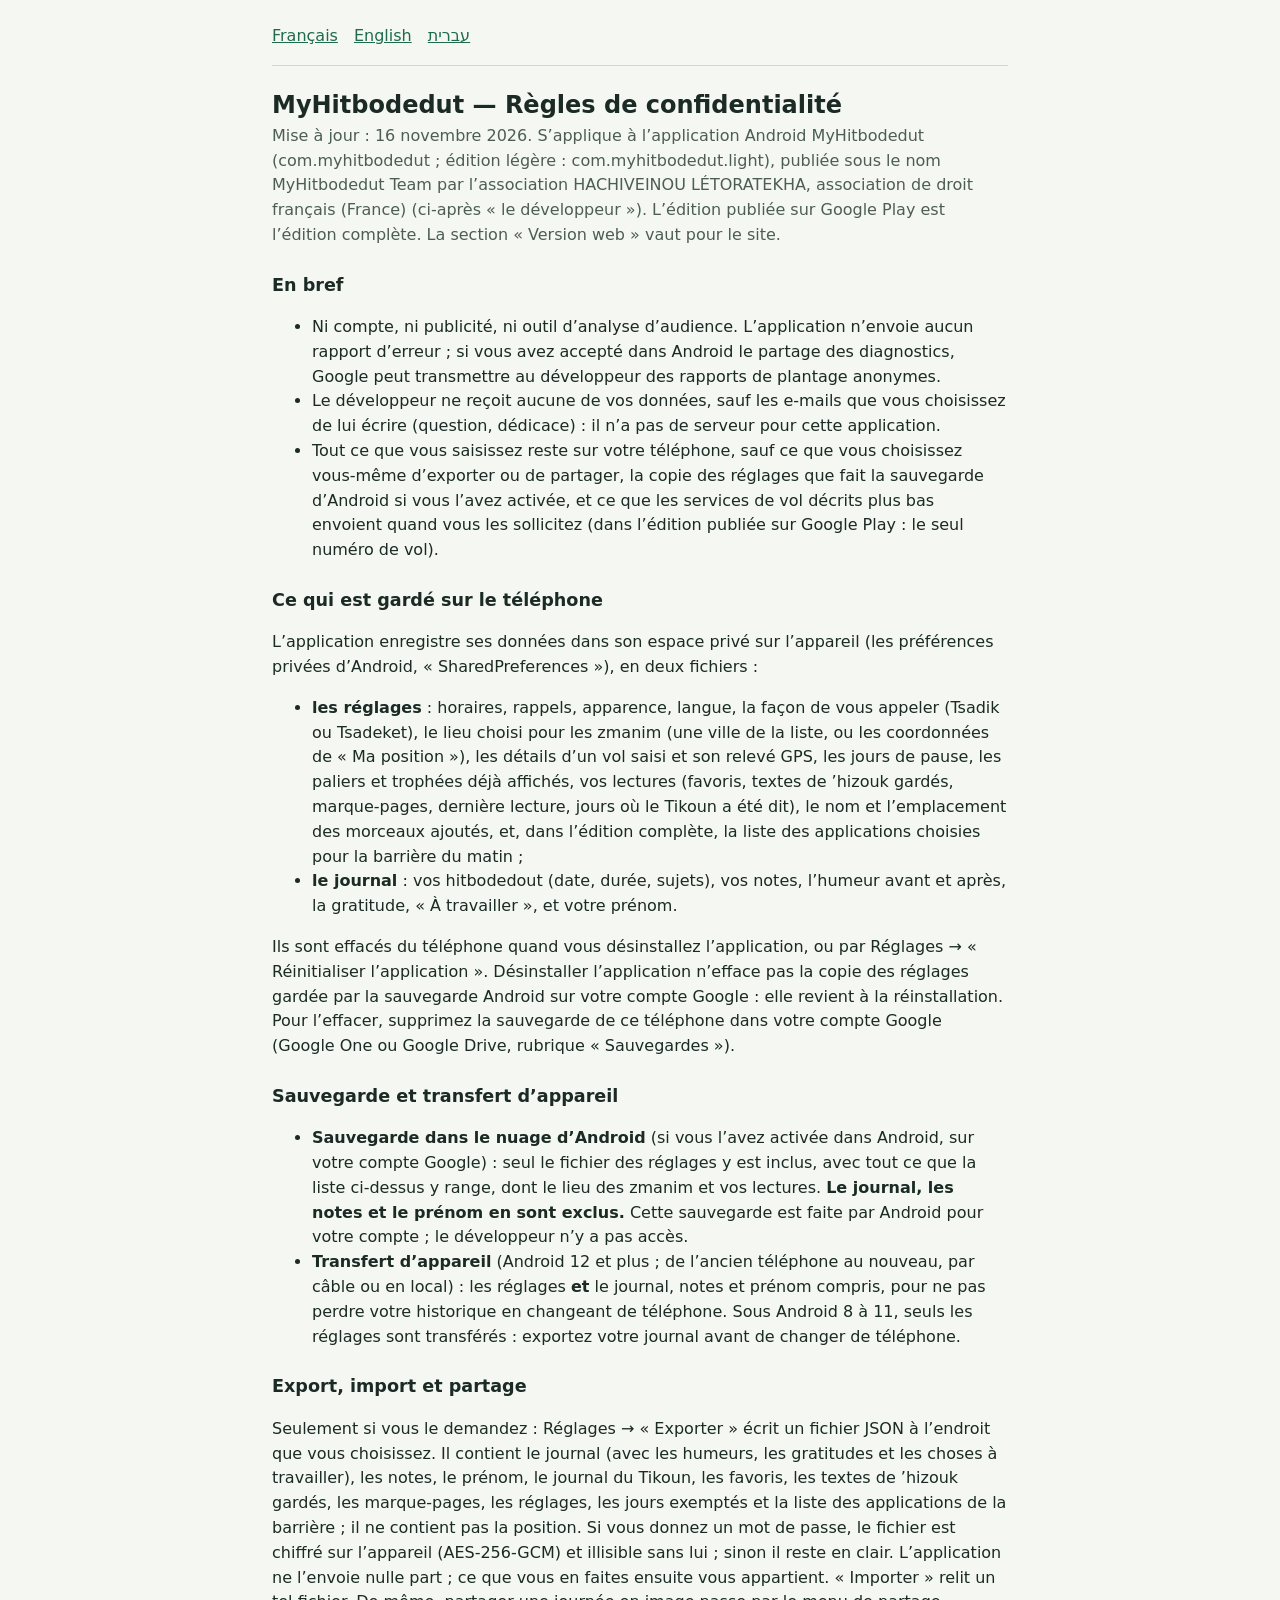
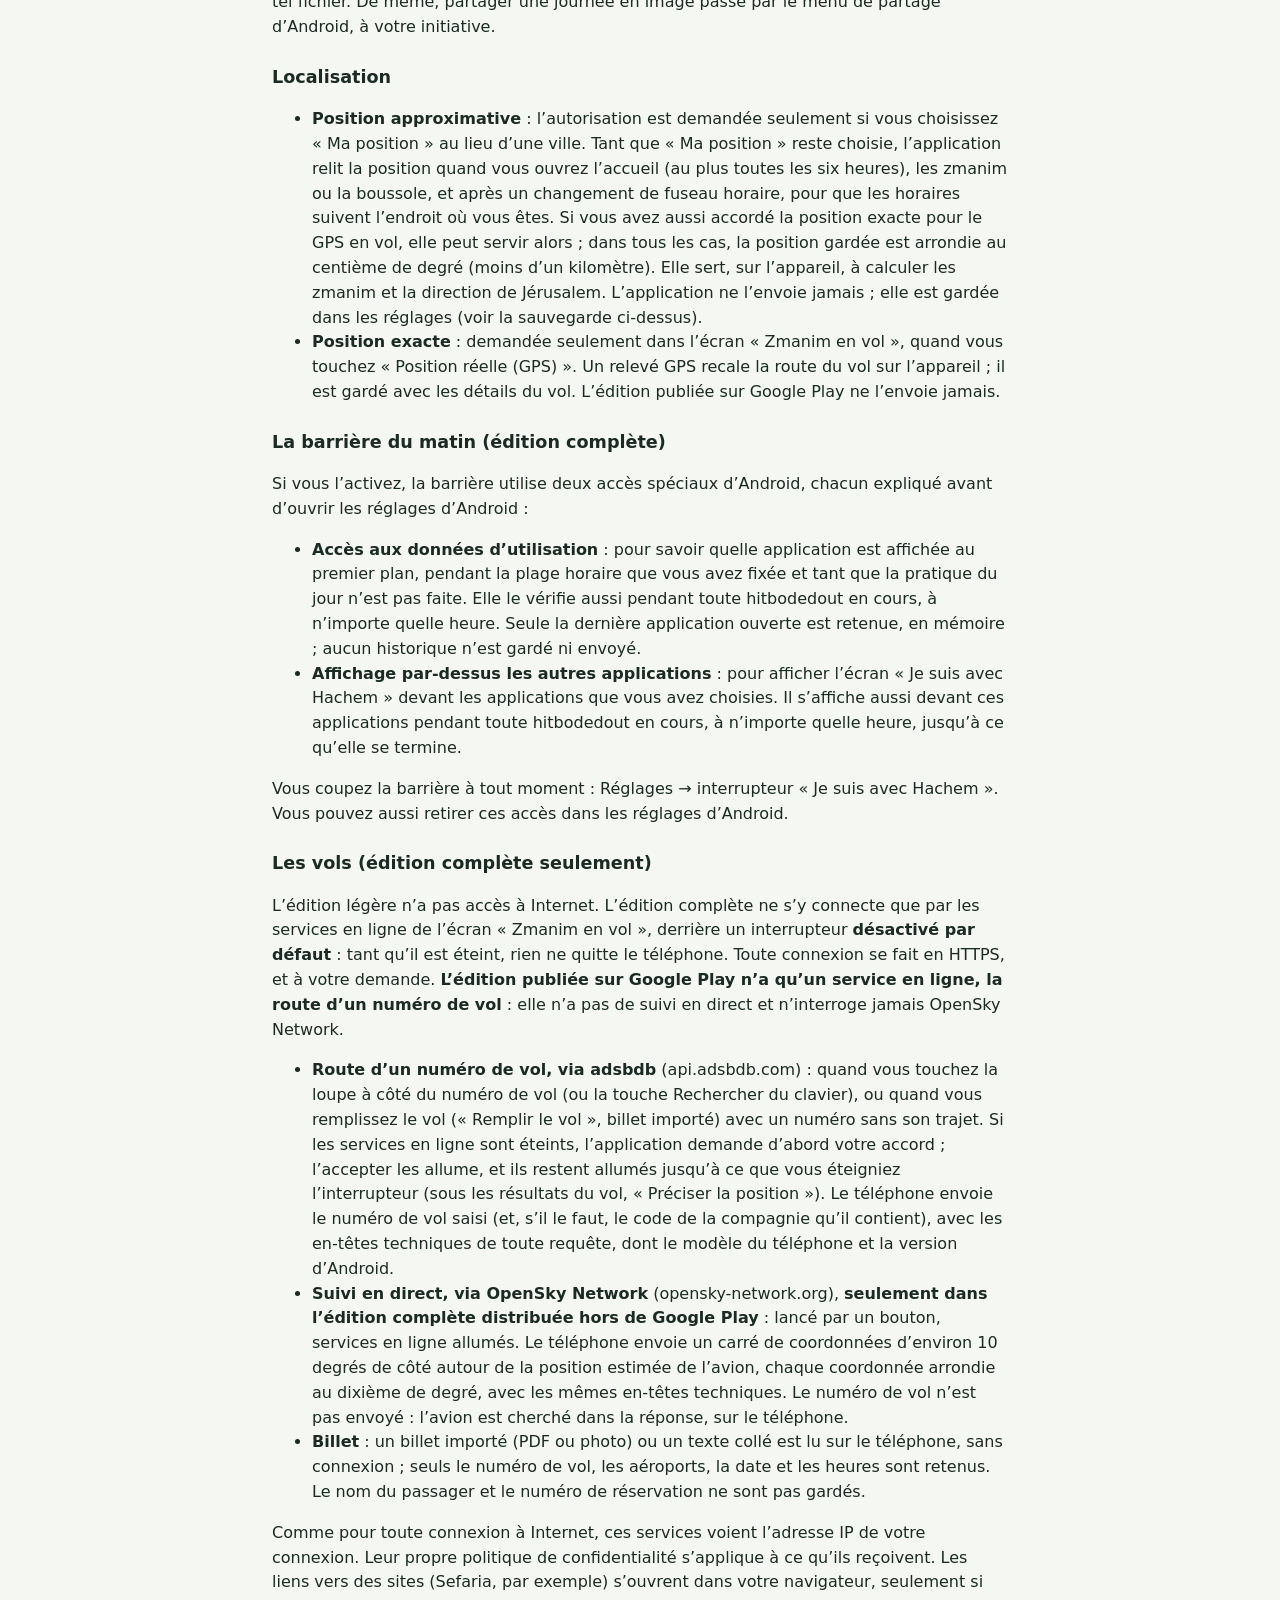
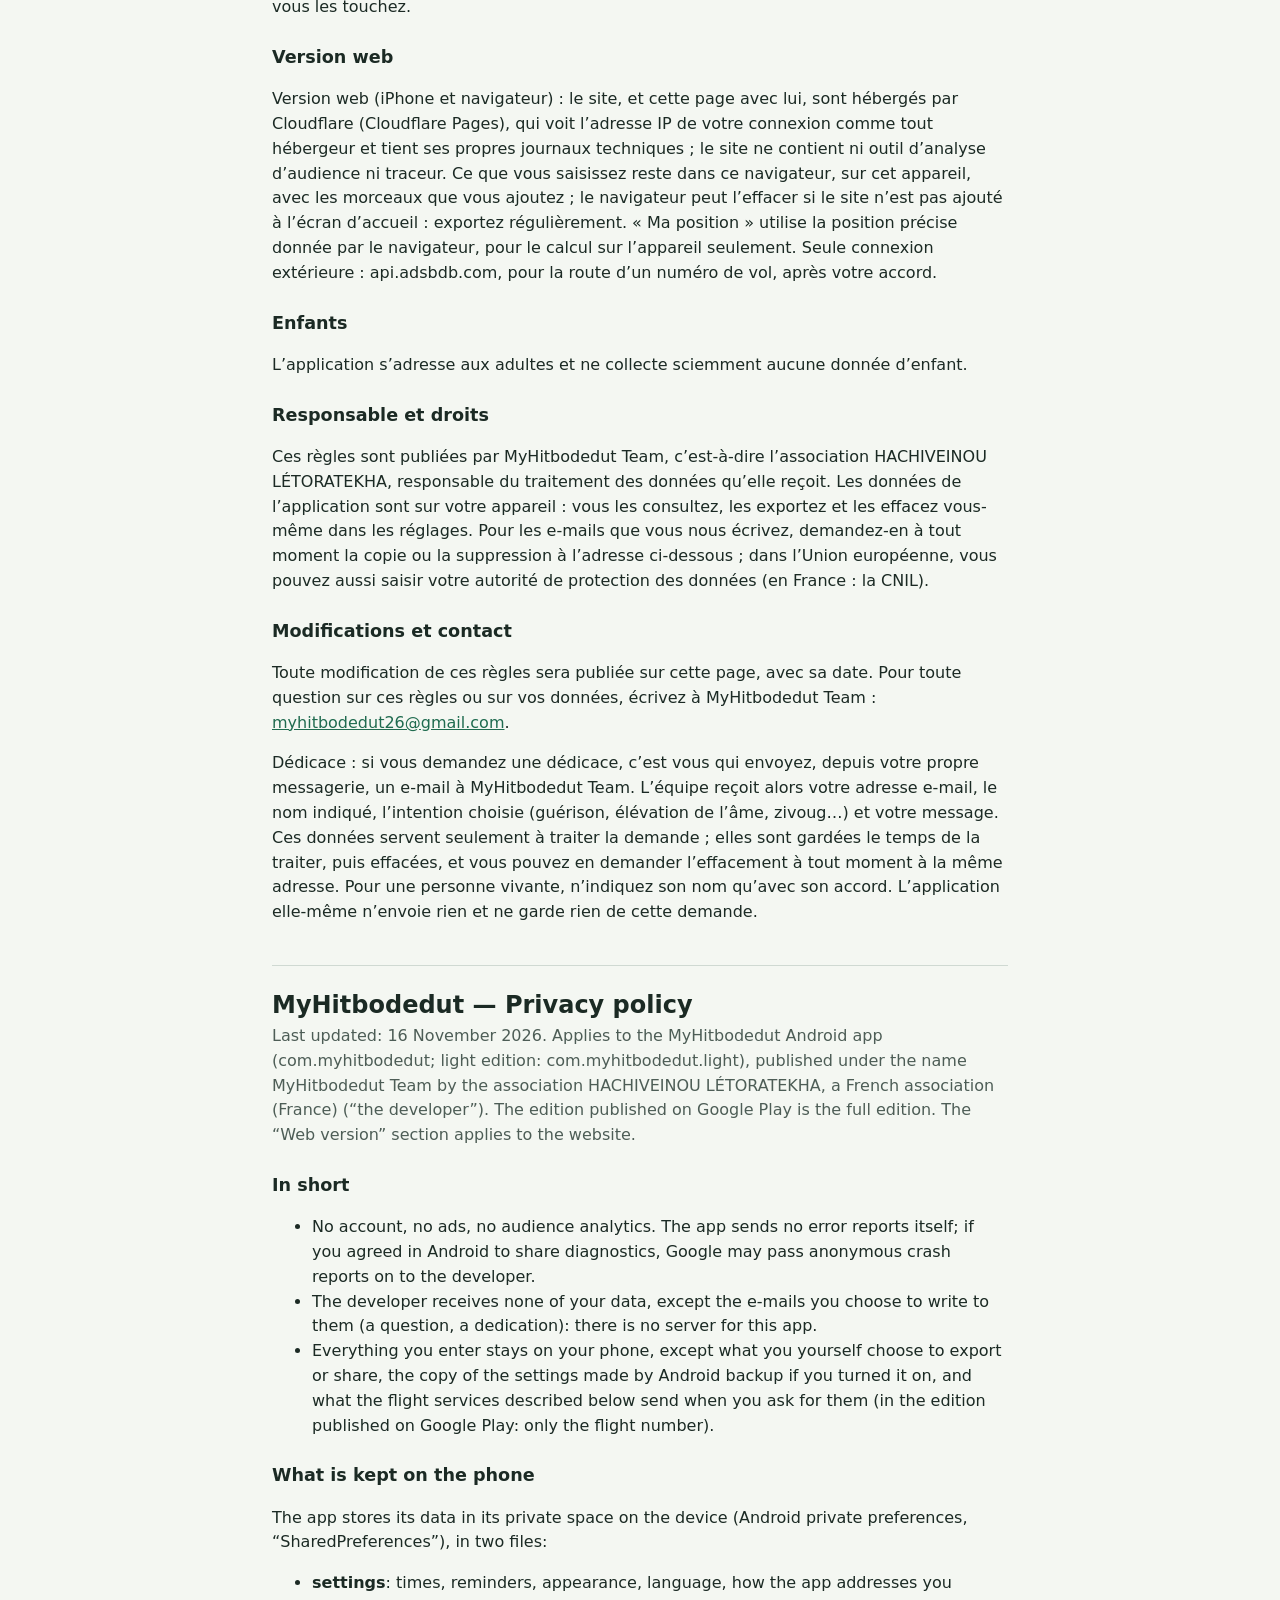
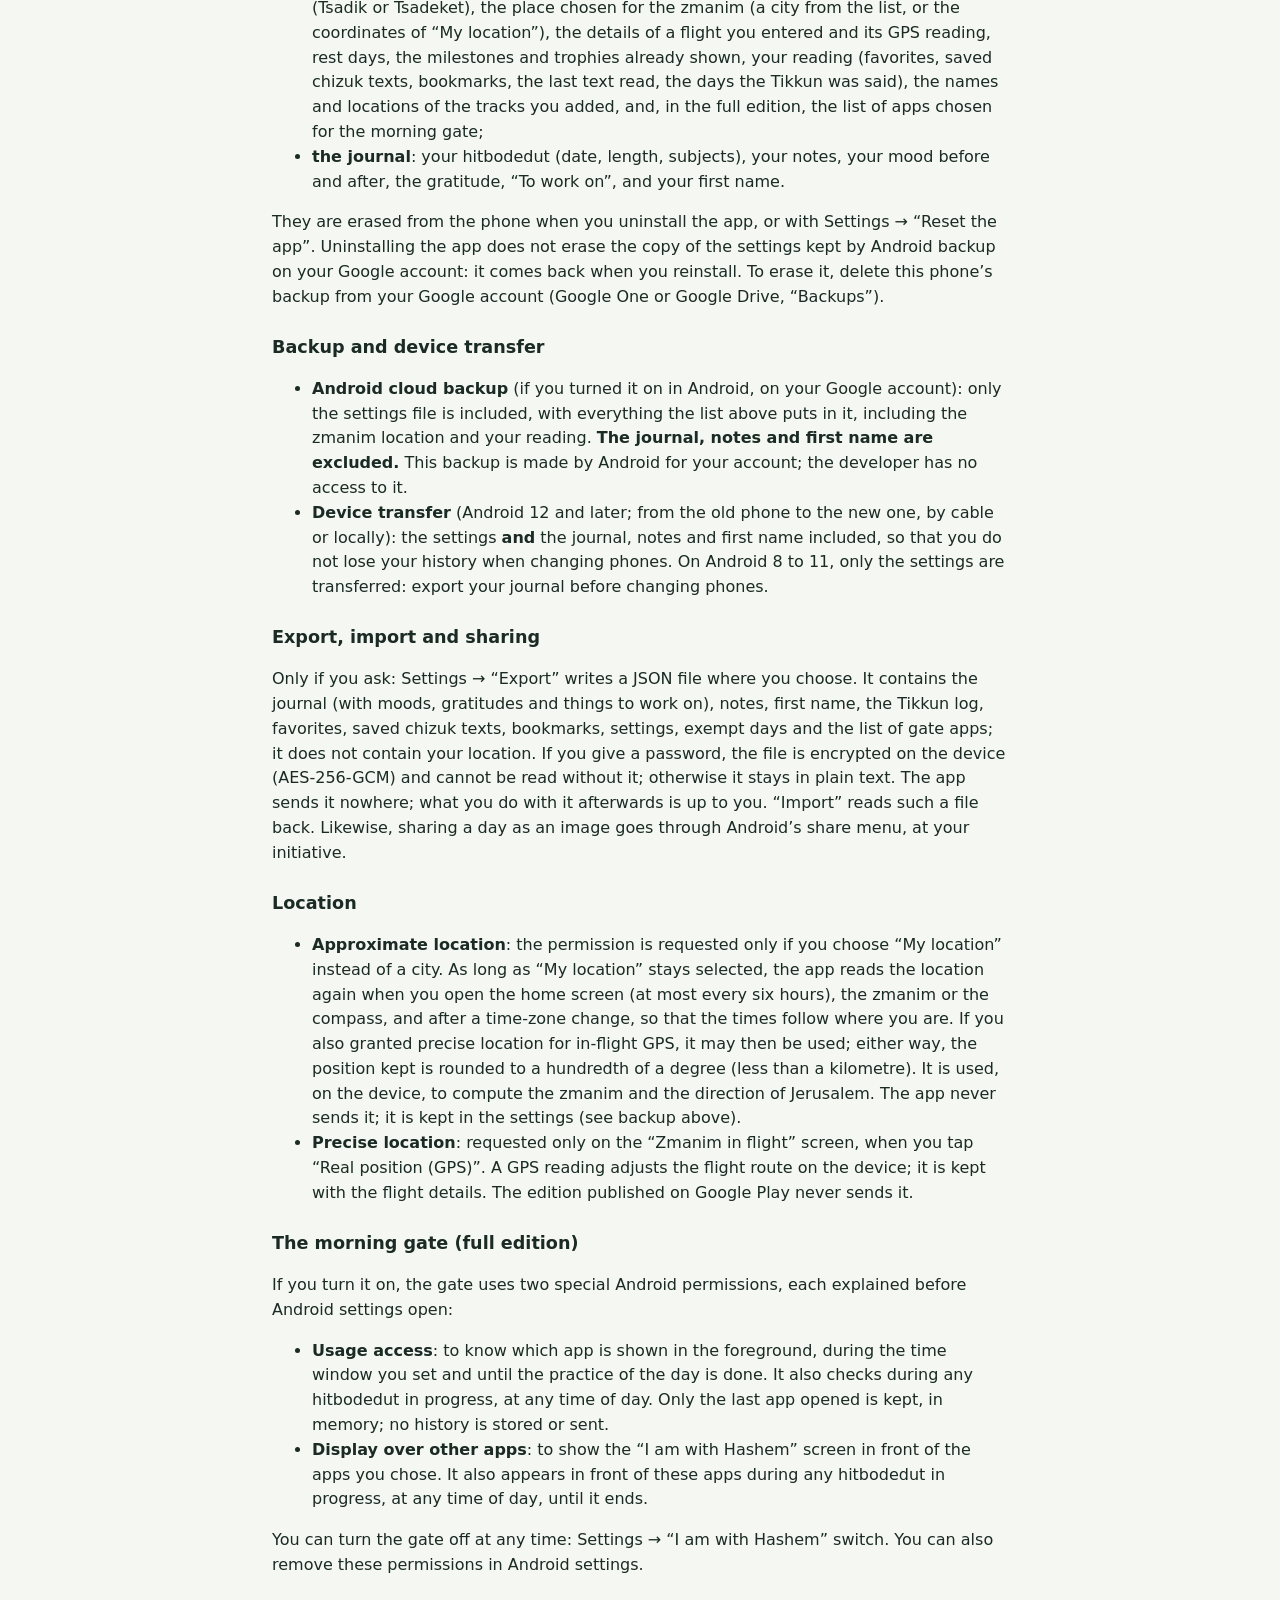
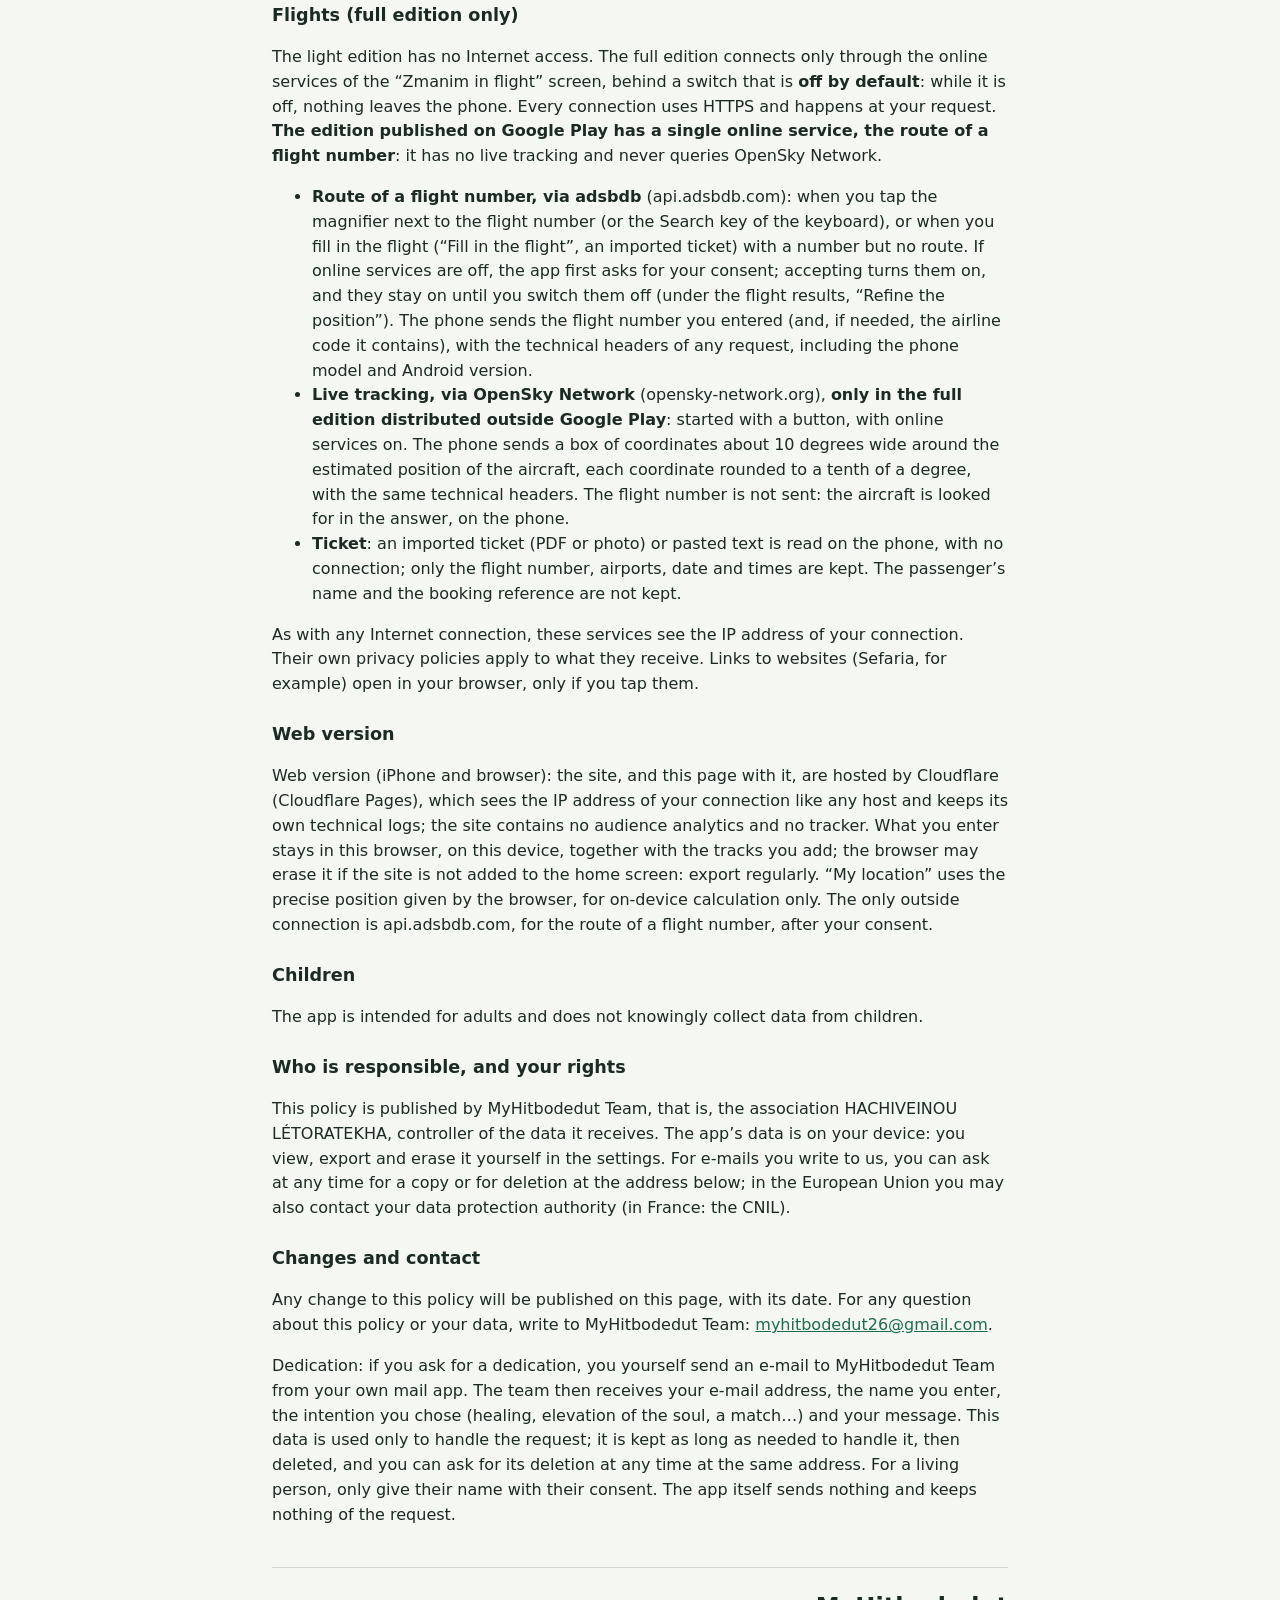
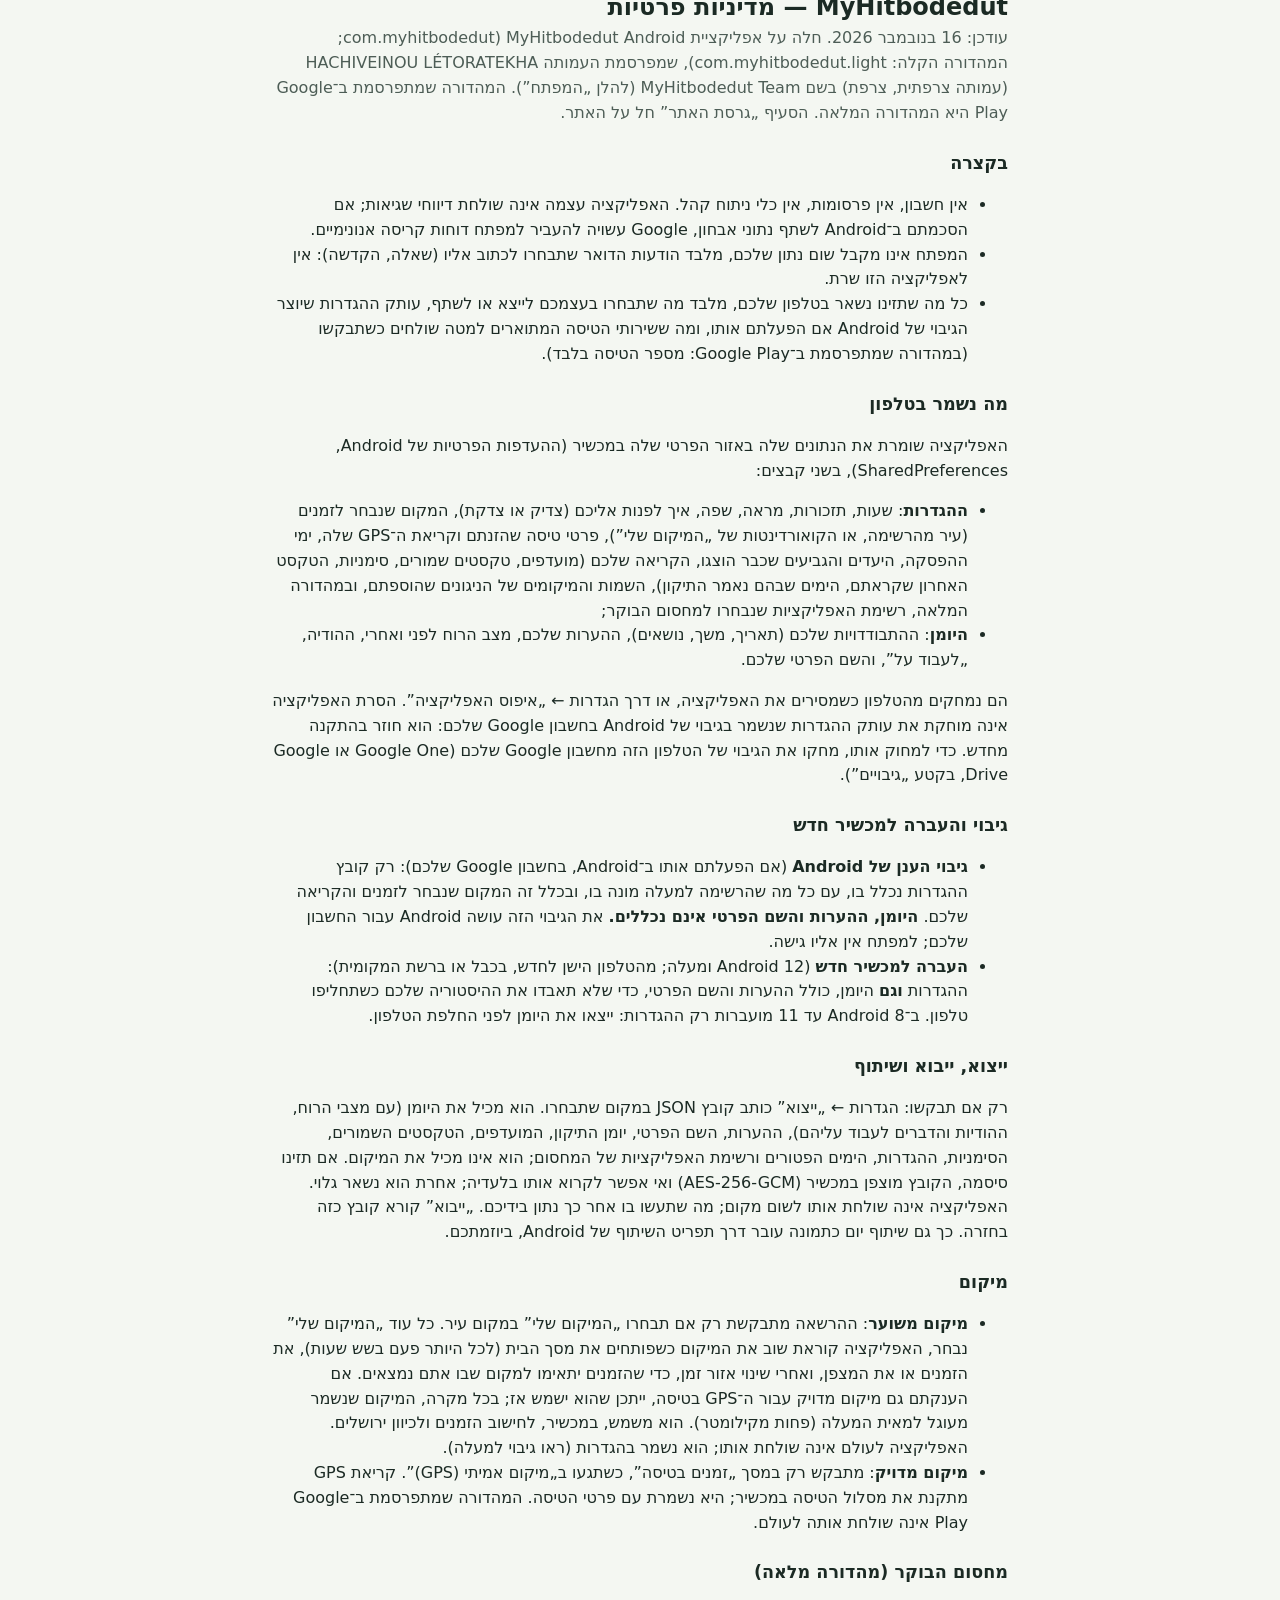
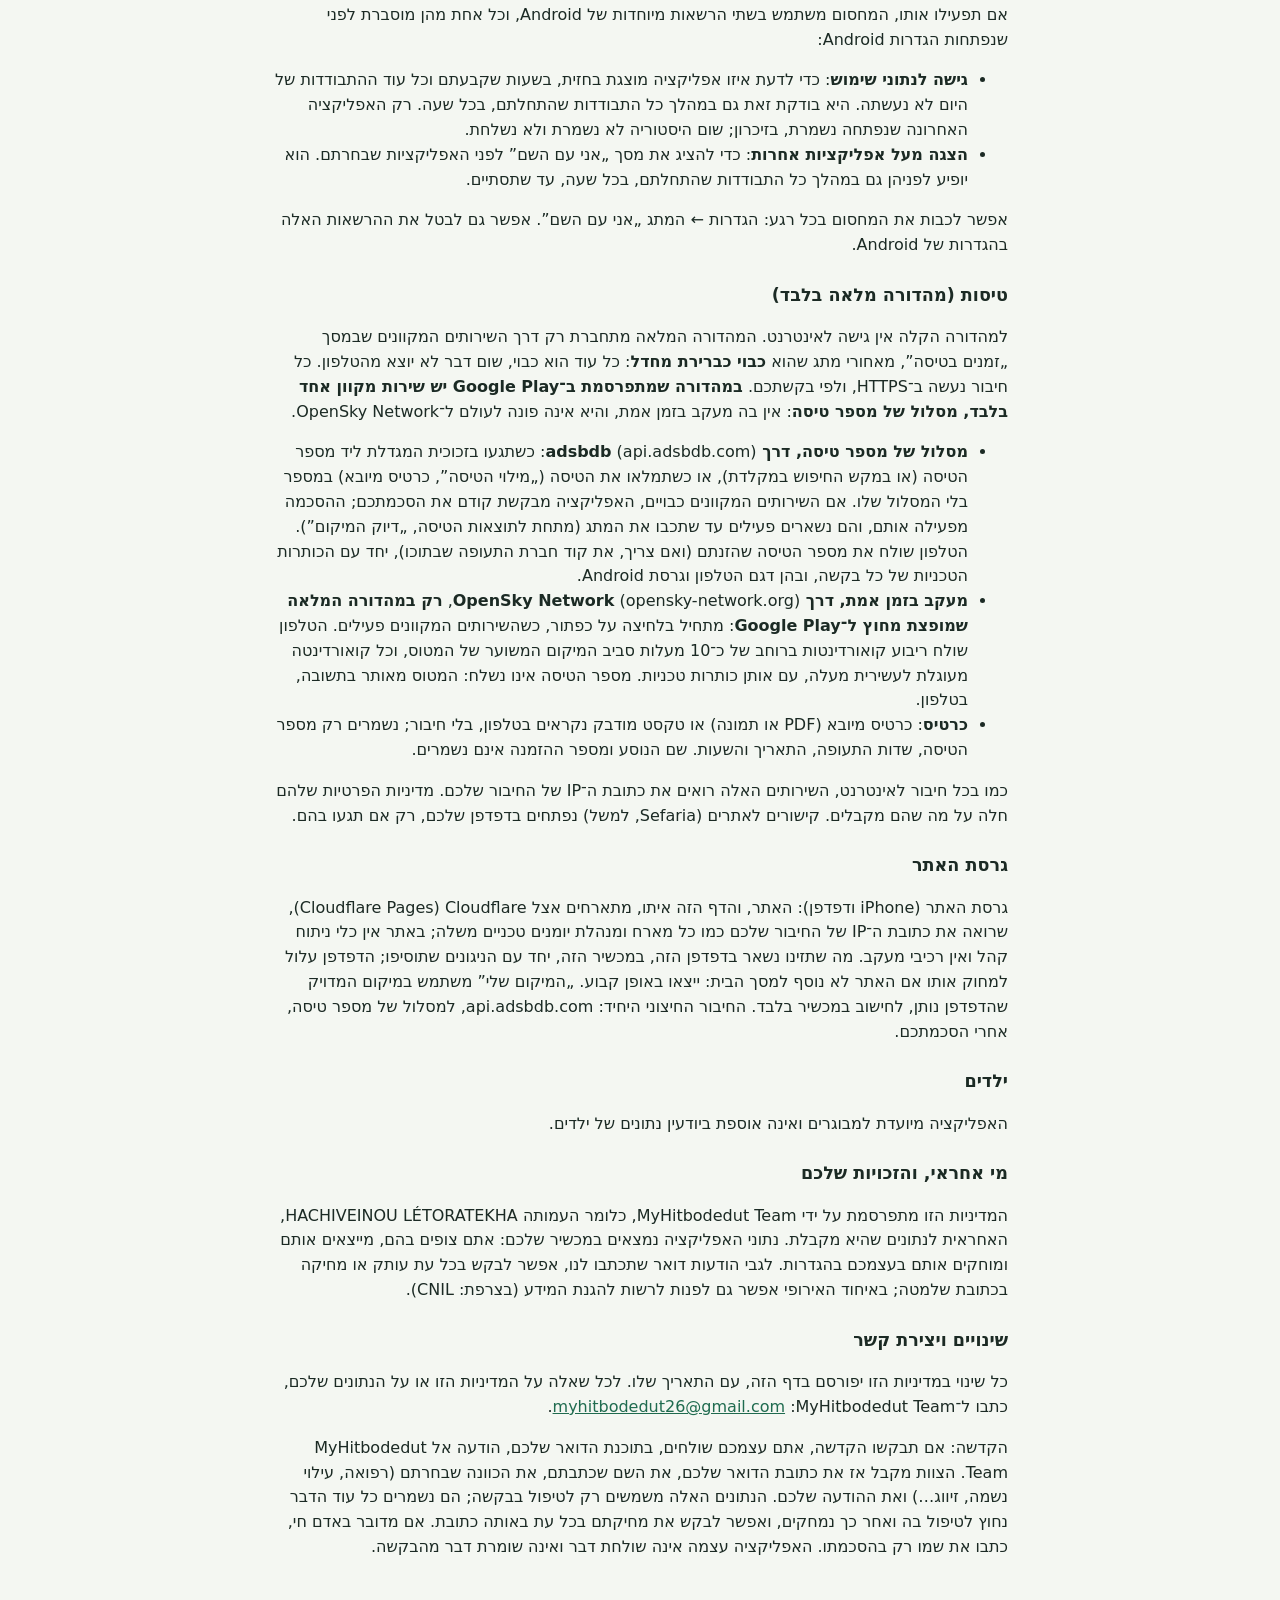
==== commit 8211a3b0: "Site construit depuis 1dd74da (main), identique à Cloudflare Pages (version a3aedffecb3a) Co-Authore" ====
--- a/confidentialite.html
+++ b/confidentialite.html
@@ -7,17 +7,35 @@
 
   Chaque phrase décrit le code : Store.kt (stockage), res/xml/backup_rules.xml
   et data_extraction_rules.xml (sauvegarde), SuiviVol.kt (OpenSky), RouteVol.kt
-  (adsbdb), ChoixLieu.kt et VolActivity.kt (localisation), GateService.kt et
-  Divulgation.kt (barrière). Toute évolution de ces fichiers se reporte ici.
-
-  Éditeur : MyHitbodedut Team ; contact : myhitbodedut26@gmail.com (02/11), le même que sur la fiche Play.
+  (adsbdb), ChoixLieu.kt et VolActivity.kt (localisation, services en ligne,
+  billet), GateService.kt et Divulgation.kt (barrière), Dedicace.kt. Toute
+  évolution de ces fichiers se reporte ici, dans les trois langues, avec la date.
+
+  14/11 (audit du 12/11, TWEBCONF-01 à 06) : l'édition Google Play n'a pas de
+  suivi en direct (BuildConfig.OPENSKY_DIRECT = false, aucun relais) ; il n'en
+  sort que le numéro de vol envoyé à adsbdb. Le jour où un relais est mis en
+  ligne (tools/relais_vol), le développeur reçoit l'indicatif et la position
+  estimée : « En bref » et « Les vols » sont à réécrire avant d'envoyer l'AAB
+  (texte prêt : PUBLICATION_PLAY_STORE.md § 3.1).
+
+  14/11 (examen du 14/11, constat 3 ; TWEBCONF-05) : « Position approximative » dit la
+  relecture sans geste (ChoixLieu.rafraichir, rafraichirSiBesoin, reprendreEnFond), l'usage
+  de la position exacte si elle a été accordée pour le vol, et l'arrondi de la position
+  gardée (PositionSol.arrondie).
+
+  15/11 (TWEBCONF-10, 11) : date portée au jour ; historique : 04/11 adresse de contact et dédicace,
+  14/11 position et services en ligne. Droits et rapports Play ajoutés ; 16/11 : responsable = l’association
+  (compte Play organisation) ; pays : France (16/11).
+
+  Éditeur : MyHitbodedut Team, nom public de l’association HACHIVEINOU LÉTORATEKHA (compte Play « organisation », 16/11) ; contact : myhitbodedut26@gmail.com (02/11), le même que sur la fiche Play.
 -->
-<html lang="fr">
+<html>
 <head>
   <meta charset="utf-8">
   <meta name="viewport" content="width=device-width, initial-scale=1">
   <meta http-equiv="Content-Security-Policy" content="default-src 'none'; style-src 'unsafe-inline'; base-uri 'none'; form-action 'none'">
   <meta name="referrer" content="no-referrer">
+  <meta name="description" content="MyHitbodedut privacy policy · Règles de confidentialité · מדיניות פרטיות">
   <title>MyHitbodedut — Règles de confidentialité · Privacy policy · מדיניות פרטיות</title>
   <style>
     :root { color-scheme: light dark; --encre: #1b2a24; --doux: #4d5d56; --fond: #f4f7f2; --trait: #cfd9d2; --lien: #1f6b4f; }
@@ -37,44 +55,44 @@
 <body>
 <main>
   <nav aria-label="Langue · Language · שפה">
-    <a href="#fr" hreflang="fr">Français</a>
-    <a href="#en" hreflang="en">English</a>
+    <a href="#fr" hreflang="fr" lang="fr">Français</a>
+    <a href="#en" hreflang="en" lang="en">English</a>
     <a href="#he" hreflang="he" lang="he">עברית</a>
   </nav>
 
   <!-- ===================================================================== -->
   <section id="fr" lang="fr">
     <h1>MyHitbodedut — Règles de confidentialité</h1>
-    <p class="date">Mise à jour : 12 novembre 2026. S’applique à l’application Android MyHitbodedut (com.myhitbodedut), éditions complète et légère, publiée par MyHitbodedut Team (ci-après « le développeur »). La section « Version web » vaut pour le site.</p>
+    <p class="date">Mise à jour : 16 novembre 2026. S’applique à l’application Android MyHitbodedut (com.myhitbodedut ; édition légère : com.myhitbodedut.light), publiée sous le nom MyHitbodedut Team par l’association HACHIVEINOU LÉTORATEKHA, association de droit français (France) (ci-après « le développeur »). L’édition publiée sur Google Play est l’édition complète. La section « Version web » vaut pour le site.</p>
 
     <h2>En bref</h2>
     <ul>
-      <li>Ni compte, ni publicité, ni outil d’analyse d’audience, ni rapport d’erreur envoyé.</li>
+      <li>Ni compte, ni publicité, ni outil d’analyse d’audience. L’application n’envoie aucun rapport d’erreur ; si vous avez accepté dans Android le partage des diagnostics, Google peut transmettre au développeur des rapports de plantage anonymes.</li>
       <li>Le développeur ne reçoit aucune de vos données, sauf les e-mails que vous choisissez de lui écrire (question, dédicace) : il n’a pas de serveur pour cette application.</li>
-      <li>Tout ce que vous saisissez reste sur votre téléphone, sauf ce que vous choisissez vous-même d’exporter ou de partager, et les deux services de vol décrits plus bas, utilisés seulement quand vous les sollicitez.</li>
+      <li>Tout ce que vous saisissez reste sur votre téléphone, sauf ce que vous choisissez vous-même d’exporter ou de partager, la copie des réglages que fait la sauvegarde d’Android si vous l’avez activée, et ce que les services de vol décrits plus bas envoient quand vous les sollicitez (dans l’édition publiée sur Google Play : le seul numéro de vol).</li>
     </ul>
 
     <h2>Ce qui est gardé sur le téléphone</h2>
     <p>L’application enregistre ses données dans son espace privé sur l’appareil (les préférences privées d’Android, « SharedPreferences »), en deux fichiers :</p>
     <ul>
-      <li><strong>les réglages</strong> : horaires, rappels, apparence, langue, le lieu choisi pour les zmanim (une ville de la liste, ou les coordonnées de « Ma position »), les détails d’un vol saisi, et, dans l’édition complète, la liste des applications choisies pour la barrière du matin ;</li>
-      <li><strong>le journal</strong> : vos séances, vos notes et votre prénom.</li>
-    </ul>
-    <p>Ils sont effacés quand vous désinstallez l’application, ou par Réglages → « Réinitialiser l’application ».</p>
+      <li><strong>les réglages</strong> : horaires, rappels, apparence, langue, la façon de vous appeler (Tsadik ou Tsadeket), le lieu choisi pour les zmanim (une ville de la liste, ou les coordonnées de « Ma position »), les détails d’un vol saisi et son relevé GPS, les jours de pause, les paliers et trophées déjà affichés, vos lectures (favoris, textes de ’hizouk gardés, marque-pages, dernière lecture, jours où le Tikoun a été dit), le nom et l’emplacement des morceaux ajoutés, et, dans l’édition complète, la liste des applications choisies pour la barrière du matin ;</li>
+      <li><strong>le journal</strong> : vos hitbodedout (date, durée, sujets), vos notes, l’humeur avant et après, la gratitude, « À travailler », et votre prénom.</li>
+    </ul>
+    <p>Ils sont effacés du téléphone quand vous désinstallez l’application, ou par Réglages → « Réinitialiser l’application ». Désinstaller l’application n’efface pas la copie des réglages gardée par la sauvegarde Android sur votre compte Google : elle revient à la réinstallation. Pour l’effacer, supprimez la sauvegarde de ce téléphone dans votre compte Google (Google One ou Google Drive, rubrique « Sauvegardes »).</p>
 
     <h2>Sauvegarde et transfert d’appareil</h2>
     <ul>
-      <li><strong>Sauvegarde dans le nuage d’Android</strong> (si vous l’avez activée dans Android, sur votre compte Google) : seul le fichier des réglages y est inclus. <strong>Le journal, les notes et le prénom en sont exclus.</strong> Cette sauvegarde est faite par Android pour votre compte ; le développeur n’y a pas accès.</li>
-      <li><strong>Transfert d’appareil</strong> (de l’ancien téléphone au nouveau, par câble ou en local) : les réglages <strong>et</strong> le journal, notes et prénom compris, pour ne pas perdre votre historique en changeant de téléphone.</li>
+      <li><strong>Sauvegarde dans le nuage d’Android</strong> (si vous l’avez activée dans Android, sur votre compte Google) : seul le fichier des réglages y est inclus, avec tout ce que la liste ci-dessus y range, dont le lieu des zmanim et vos lectures. <strong>Le journal, les notes et le prénom en sont exclus.</strong> Cette sauvegarde est faite par Android pour votre compte ; le développeur n’y a pas accès.</li>
+      <li><strong>Transfert d’appareil</strong> (Android 12 et plus ; de l’ancien téléphone au nouveau, par câble ou en local) : les réglages <strong>et</strong> le journal, notes et prénom compris, pour ne pas perdre votre historique en changeant de téléphone. Sous Android 8 à 11, seuls les réglages sont transférés : exportez votre journal avant de changer de téléphone.</li>
     </ul>
 
     <h2>Export, import et partage</h2>
-    <p>Seulement si vous le demandez : Réglages → « Exporter » écrit un fichier JSON à l’endroit que vous choisissez. Il contient le journal (avec les humeurs, les gratitudes et les choses à travailler), les notes, le prénom, le journal du Tikoun, les favoris, les textes de ’hizouk gardés, les marque-pages, les réglages, les jours exemptés et la liste des applications de la barrière ; il ne contient pas la position. L’application ne l’envoie nulle part ; ce que vous en faites ensuite vous appartient. « Importer » relit un tel fichier. De même, partager une journée en image passe par le menu de partage d’Android, à votre initiative.</p>
+    <p>Seulement si vous le demandez : Réglages → « Exporter » écrit un fichier JSON à l’endroit que vous choisissez. Il contient le journal (avec les humeurs, les gratitudes et les choses à travailler), les notes, le prénom, le journal du Tikoun, les favoris, les textes de ’hizouk gardés, les marque-pages, les réglages, les jours exemptés et la liste des applications de la barrière ; il ne contient pas la position. Si vous donnez un mot de passe, le fichier est chiffré sur l’appareil (AES-256-GCM) et illisible sans lui ; sinon il reste en clair. L’application ne l’envoie nulle part ; ce que vous en faites ensuite vous appartient. « Importer » relit un tel fichier. De même, partager une journée en image passe par le menu de partage d’Android, à votre initiative.</p>
 
     <h2>Localisation</h2>
     <ul>
-      <li><strong>Position approximative</strong> : demandée seulement si vous choisissez « Ma position » au lieu d’une ville. Elle sert, sur l’appareil, à calculer les zmanim et la direction de Jérusalem. L’application ne l’envoie jamais. Elle est gardée dans les réglages (voir la sauvegarde ci-dessus).</li>
-      <li><strong>Position exacte</strong> : demandée seulement dans l’écran « Zmanim en vol », quand vous touchez « Position réelle (GPS) ». Un relevé GPS recale la route du vol sur l’appareil ; il est gardé avec les détails du vol.</li>
+      <li><strong>Position approximative</strong> : l’autorisation est demandée seulement si vous choisissez « Ma position » au lieu d’une ville. Tant que « Ma position » reste choisie, l’application relit la position quand vous ouvrez l’accueil (au plus toutes les six heures), les zmanim ou la boussole, et après un changement de fuseau horaire, pour que les horaires suivent l’endroit où vous êtes. Si vous avez aussi accordé la position exacte pour le GPS en vol, elle peut servir alors ; dans tous les cas, la position gardée est arrondie au centième de degré (moins d’un kilomètre). Elle sert, sur l’appareil, à calculer les zmanim et la direction de Jérusalem. L’application ne l’envoie jamais ; elle est gardée dans les réglages (voir la sauvegarde ci-dessus).</li>
+      <li><strong>Position exacte</strong> : demandée seulement dans l’écran « Zmanim en vol », quand vous touchez « Position réelle (GPS) ». Un relevé GPS recale la route du vol sur l’appareil ; il est gardé avec les détails du vol. L’édition publiée sur Google Play ne l’envoie jamais.</li>
     </ul>
 
     <h2>La barrière du matin (édition complète)</h2>
@@ -86,18 +104,22 @@
     <p>Vous coupez la barrière à tout moment : Réglages → interrupteur « Je suis avec Hachem ». Vous pouvez aussi retirer ces accès dans les réglages d’Android.</p>
 
     <h2>Les vols (édition complète seulement)</h2>
-    <p>L’édition légère n’a pas accès à Internet. L’édition complète ne s’y connecte que si vous activez l’interrupteur « Services en ligne : route du vol et suivi en direct » de l’écran « Zmanim en vol », <strong>désactivé par défaut</strong>. Tant qu’il est éteint, rien ne quitte le téléphone. Allumé, la connexion n’a lieu que dans deux cas, toujours en HTTPS, et toujours à votre toucher :</p>
-    <ul>
-      <li><strong>Suivi en direct, via OpenSky Network</strong> (opensky-network.org) : lancé par un bouton. Le téléphone envoie seulement un carré de coordonnées d’environ 10 degrés de côté autour de la position estimée de l’avion, chaque coordonnée arrondie au dixième de degré. Le numéro de vol n’est pas envoyé : l’avion est cherché dans la réponse, sur le téléphone. <strong>L’édition publiée sur Google Play n’a pas ce suivi</strong> : elle n’interroge jamais OpenSky Network.</li>
-      <li><strong>Route d’un numéro de vol, via adsbdb</strong> (api.adsbdb.com) : quand vous touchez la loupe à côté du numéro de vol (elle n’apparaît que services en ligne activés). Le téléphone envoie le numéro de vol saisi (et, s’il le faut, le code de la compagnie qu’il contient), rien d’autre.</li>
+    <p>L’édition légère n’a pas accès à Internet. L’édition complète ne s’y connecte que par les services en ligne de l’écran « Zmanim en vol », derrière un interrupteur <strong>désactivé par défaut</strong> : tant qu’il est éteint, rien ne quitte le téléphone. Toute connexion se fait en HTTPS, et à votre demande. <strong>L’édition publiée sur Google Play n’a qu’un service en ligne, la route d’un numéro de vol</strong> : elle n’a pas de suivi en direct et n’interroge jamais OpenSky Network.</p>
+    <ul>
+      <li><strong>Route d’un numéro de vol, via adsbdb</strong> (api.adsbdb.com) : quand vous touchez la loupe à côté du numéro de vol (ou la touche Rechercher du clavier), ou quand vous remplissez le vol (« Remplir le vol », billet importé) avec un numéro sans son trajet. Si les services en ligne sont éteints, l’application demande d’abord votre accord ; l’accepter les allume, et ils restent allumés jusqu’à ce que vous éteigniez l’interrupteur (sous les résultats du vol, « Préciser la position »). Le téléphone envoie le numéro de vol saisi (et, s’il le faut, le code de la compagnie qu’il contient), avec les en-têtes techniques de toute requête, dont le modèle du téléphone et la version d’Android.</li>
+      <li><strong>Suivi en direct, via OpenSky Network</strong> (opensky-network.org), <strong>seulement dans l’édition complète distribuée hors de Google Play</strong> : lancé par un bouton, services en ligne allumés. Le téléphone envoie un carré de coordonnées d’environ 10 degrés de côté autour de la position estimée de l’avion, chaque coordonnée arrondie au dixième de degré, avec les mêmes en-têtes techniques. Le numéro de vol n’est pas envoyé : l’avion est cherché dans la réponse, sur le téléphone.</li>
+      <li><strong>Billet</strong> : un billet importé (PDF ou photo) ou un texte collé est lu sur le téléphone, sans connexion ; seuls le numéro de vol, les aéroports, la date et les heures sont retenus. Le nom du passager et le numéro de réservation ne sont pas gardés.</li>
     </ul>
     <p>Comme pour toute connexion à Internet, ces services voient l’adresse IP de votre connexion. Leur propre politique de confidentialité s’applique à ce qu’ils reçoivent. Les liens vers des sites (Sefaria, par exemple) s’ouvrent dans votre navigateur, seulement si vous les touchez.</p>
 
     <h2>Version web</h2>
-    <p>Version web (iPhone et navigateur) : le site est hébergé par GitHub Pages, qui voit l’adresse IP de votre connexion comme tout hébergeur ; le développeur n’y a pas accès. Ce que vous saisissez reste dans ce navigateur, sur cet appareil, avec les morceaux que vous ajoutez ; le navigateur peut l’effacer si le site n’est pas ajouté à l’écran d’accueil : exportez régulièrement. « Ma position » utilise la position précise donnée par le navigateur, pour le calcul sur l’appareil seulement. Seule connexion extérieure : api.adsbdb.com, pour la route d’un numéro de vol, après votre accord.</p>
+    <p>Version web (iPhone et navigateur) : le site, et cette page avec lui, sont hébergés par Cloudflare (Cloudflare Pages), qui voit l’adresse IP de votre connexion comme tout hébergeur et tient ses propres journaux techniques ; le site ne contient ni outil d’analyse d’audience ni traceur. Ce que vous saisissez reste dans ce navigateur, sur cet appareil, avec les morceaux que vous ajoutez ; le navigateur peut l’effacer si le site n’est pas ajouté à l’écran d’accueil : exportez régulièrement. « Ma position » utilise la position précise donnée par le navigateur, pour le calcul sur l’appareil seulement. Seule connexion extérieure : api.adsbdb.com, pour la route d’un numéro de vol, après votre accord.</p>
 
     <h2>Enfants</h2>
-    <p>L’application s’adresse aux adultes et ne collecte sciemment aucune donnée d’enfant ; elle n’en collecte d’ailleurs de personne.</p>
+    <p>L’application s’adresse aux adultes et ne collecte sciemment aucune donnée d’enfant.</p>
+
+    <h2>Responsable et droits</h2>
+    <p>Ces règles sont publiées par MyHitbodedut Team, c’est-à-dire l’association HACHIVEINOU LÉTORATEKHA, responsable du traitement des données qu’elle reçoit. Les données de l’application sont sur votre appareil : vous les consultez, les exportez et les effacez vous-même dans les réglages. Pour les e-mails que vous nous écrivez, demandez-en à tout moment la copie ou la suppression à l’adresse ci-dessous ; dans l’Union européenne, vous pouvez aussi saisir votre autorité de protection des données (en France : la CNIL).</p>
 
     <h2>Modifications et contact</h2>
     <p>Toute modification de ces règles sera publiée sur cette page, avec sa date. Pour toute question sur ces règles ou sur vos données, écrivez à MyHitbodedut Team : <a href="mailto:myhitbodedut26@gmail.com">myhitbodedut26@gmail.com</a>.</p>
@@ -107,36 +129,36 @@
   <!-- ===================================================================== -->
   <section id="en" lang="en">
     <h1>MyHitbodedut — Privacy policy</h1>
-    <p class="date">Last updated: 12 November 2026. Applies to the MyHitbodedut Android app (com.myhitbodedut), full and light editions, published by MyHitbodedut Team (“the developer”). The “Web version” section applies to the website.</p>
+    <p class="date">Last updated: 16 November 2026. Applies to the MyHitbodedut Android app (com.myhitbodedut; light edition: com.myhitbodedut.light), published under the name MyHitbodedut Team by the association HACHIVEINOU LÉTORATEKHA, a French association (France) (“the developer”). The edition published on Google Play is the full edition. The “Web version” section applies to the website.</p>
 
     <h2>In short</h2>
     <ul>
-      <li>No account, no ads, no audience analytics, no error reports sent.</li>
+      <li>No account, no ads, no audience analytics. The app sends no error reports itself; if you agreed in Android to share diagnostics, Google may pass anonymous crash reports on to the developer.</li>
       <li>The developer receives none of your data, except the e-mails you choose to write to them (a question, a dedication): there is no server for this app.</li>
-      <li>Everything you enter stays on your phone, except what you yourself choose to export or share, and the two flight services described below, used only when you ask for them.</li>
+      <li>Everything you enter stays on your phone, except what you yourself choose to export or share, the copy of the settings made by Android backup if you turned it on, and what the flight services described below send when you ask for them (in the edition published on Google Play: only the flight number).</li>
     </ul>
 
     <h2>What is kept on the phone</h2>
     <p>The app stores its data in its private space on the device (Android private preferences, “SharedPreferences”), in two files:</p>
     <ul>
-      <li><strong>settings</strong>: times, reminders, appearance, language, the place chosen for the zmanim (a city from the list, or the coordinates of “My location”), the details of a flight you entered, and, in the full edition, the list of apps chosen for the morning gate;</li>
-      <li><strong>the journal</strong>: your sessions, your notes and your first name.</li>
-    </ul>
-    <p>They are erased when you uninstall the app, or with Settings → “Reset the app”.</p>
+      <li><strong>settings</strong>: times, reminders, appearance, language, how the app addresses you (Tsadik or Tsadeket), the place chosen for the zmanim (a city from the list, or the coordinates of “My location”), the details of a flight you entered and its GPS reading, rest days, the milestones and trophies already shown, your reading (favorites, saved chizuk texts, bookmarks, the last text read, the days the Tikkun was said), the names and locations of the tracks you added, and, in the full edition, the list of apps chosen for the morning gate;</li>
+      <li><strong>the journal</strong>: your hitbodedut (date, length, subjects), your notes, your mood before and after, the gratitude, “To work on”, and your first name.</li>
+    </ul>
+    <p>They are erased from the phone when you uninstall the app, or with Settings → “Reset the app”. Uninstalling the app does not erase the copy of the settings kept by Android backup on your Google account: it comes back when you reinstall. To erase it, delete this phone’s backup from your Google account (Google One or Google Drive, “Backups”).</p>
 
     <h2>Backup and device transfer</h2>
     <ul>
-      <li><strong>Android cloud backup</strong> (if you turned it on in Android, on your Google account): only the settings file is included. <strong>The journal, notes and first name are excluded.</strong> This backup is made by Android for your account; the developer has no access to it.</li>
-      <li><strong>Device transfer</strong> (from the old phone to the new one, by cable or locally): the settings <strong>and</strong> the journal, notes and first name included, so that you do not lose your history when changing phones.</li>
+      <li><strong>Android cloud backup</strong> (if you turned it on in Android, on your Google account): only the settings file is included, with everything the list above puts in it, including the zmanim location and your reading. <strong>The journal, notes and first name are excluded.</strong> This backup is made by Android for your account; the developer has no access to it.</li>
+      <li><strong>Device transfer</strong> (Android 12 and later; from the old phone to the new one, by cable or locally): the settings <strong>and</strong> the journal, notes and first name included, so that you do not lose your history when changing phones. On Android 8 to 11, only the settings are transferred: export your journal before changing phones.</li>
     </ul>
 
     <h2>Export, import and sharing</h2>
-    <p>Only if you ask: Settings → “Export” writes a JSON file where you choose. It contains the journal (with moods, gratitudes and things to work on), notes, first name, the Tikkun log, favorites, saved chizuk texts, bookmarks, settings, exempt days and the list of gate apps; it does not contain your location. The app sends it nowhere; what you do with it afterwards is up to you. “Import” reads such a file back. Likewise, sharing a day as an image goes through Android’s share menu, at your initiative.</p>
+    <p>Only if you ask: Settings → “Export” writes a JSON file where you choose. It contains the journal (with moods, gratitudes and things to work on), notes, first name, the Tikkun log, favorites, saved chizuk texts, bookmarks, settings, exempt days and the list of gate apps; it does not contain your location. If you give a password, the file is encrypted on the device (AES-256-GCM) and cannot be read without it; otherwise it stays in plain text. The app sends it nowhere; what you do with it afterwards is up to you. “Import” reads such a file back. Likewise, sharing a day as an image goes through Android’s share menu, at your initiative.</p>
 
     <h2>Location</h2>
     <ul>
-      <li><strong>Approximate location</strong>: requested only if you choose “My location” instead of a city. It is used, on the device, to compute the zmanim and the direction of Jerusalem. The app never sends it. It is kept in the settings (see backup above).</li>
-      <li><strong>Precise location</strong>: requested only on the “Zmanim in flight” screen, when you tap “Real position (GPS)”. A GPS reading adjusts the flight route on the device; it is kept with the flight details.</li>
+      <li><strong>Approximate location</strong>: the permission is requested only if you choose “My location” instead of a city. As long as “My location” stays selected, the app reads the location again when you open the home screen (at most every six hours), the zmanim or the compass, and after a time-zone change, so that the times follow where you are. If you also granted precise location for in-flight GPS, it may then be used; either way, the position kept is rounded to a hundredth of a degree (less than a kilometre). It is used, on the device, to compute the zmanim and the direction of Jerusalem. The app never sends it; it is kept in the settings (see backup above).</li>
+      <li><strong>Precise location</strong>: requested only on the “Zmanim in flight” screen, when you tap “Real position (GPS)”. A GPS reading adjusts the flight route on the device; it is kept with the flight details. The edition published on Google Play never sends it.</li>
     </ul>
 
     <h2>The morning gate (full edition)</h2>
@@ -148,18 +170,22 @@
     <p>You can turn the gate off at any time: Settings → “I am with Hashem” switch. You can also remove these permissions in Android settings.</p>
 
     <h2>Flights (full edition only)</h2>
-    <p>The light edition has no Internet access. The full edition connects only if you turn on the “Online services: flight route and live tracking” switch on the “Zmanim in flight” screen, which is <strong>off by default</strong>. While it is off, nothing leaves the phone. When it is on, a connection happens only in two cases, always over HTTPS, and always when you tap:</p>
-    <ul>
-      <li><strong>Live tracking, via OpenSky Network</strong> (opensky-network.org): started with a button. The phone sends only a box of coordinates about 10 degrees wide around the estimated position of the aircraft, each coordinate rounded to a tenth of a degree. The flight number is not sent: the aircraft is looked for in the answer, on the phone. <strong>The edition published on Google Play does not have this tracking</strong>: it never queries OpenSky Network.</li>
-      <li><strong>Route of a flight number, via adsbdb</strong> (api.adsbdb.com): when you tap the magnifier next to the flight number (it only appears once online services are on). The phone sends the flight number you entered (and, if needed, the airline code it contains), nothing else.</li>
+    <p>The light edition has no Internet access. The full edition connects only through the online services of the “Zmanim in flight” screen, behind a switch that is <strong>off by default</strong>: while it is off, nothing leaves the phone. Every connection uses HTTPS and happens at your request. <strong>The edition published on Google Play has a single online service, the route of a flight number</strong>: it has no live tracking and never queries OpenSky Network.</p>
+    <ul>
+      <li><strong>Route of a flight number, via adsbdb</strong> (api.adsbdb.com): when you tap the magnifier next to the flight number (or the Search key of the keyboard), or when you fill in the flight (“Fill in the flight”, an imported ticket) with a number but no route. If online services are off, the app first asks for your consent; accepting turns them on, and they stay on until you switch them off (under the flight results, “Refine the position”). The phone sends the flight number you entered (and, if needed, the airline code it contains), with the technical headers of any request, including the phone model and Android version.</li>
+      <li><strong>Live tracking, via OpenSky Network</strong> (opensky-network.org), <strong>only in the full edition distributed outside Google Play</strong>: started with a button, with online services on. The phone sends a box of coordinates about 10 degrees wide around the estimated position of the aircraft, each coordinate rounded to a tenth of a degree, with the same technical headers. The flight number is not sent: the aircraft is looked for in the answer, on the phone.</li>
+      <li><strong>Ticket</strong>: an imported ticket (PDF or photo) or pasted text is read on the phone, with no connection; only the flight number, airports, date and times are kept. The passenger’s name and the booking reference are not kept.</li>
     </ul>
     <p>As with any Internet connection, these services see the IP address of your connection. Their own privacy policies apply to what they receive. Links to websites (Sefaria, for example) open in your browser, only if you tap them.</p>
 
     <h2>Web version</h2>
-    <p>Web version (iPhone and browser): the site is hosted by GitHub Pages, which sees the IP address of your connection like any host; the developer has no access to it. What you enter stays in this browser, on this device, together with the tracks you add; the browser may erase it if the site is not added to the home screen: export regularly. “My location” uses the precise position given by the browser, for on-device calculation only. The only outside connection is api.adsbdb.com, for the route of a flight number, after your consent.</p>
+    <p>Web version (iPhone and browser): the site, and this page with it, are hosted by Cloudflare (Cloudflare Pages), which sees the IP address of your connection like any host and keeps its own technical logs; the site contains no audience analytics and no tracker. What you enter stays in this browser, on this device, together with the tracks you add; the browser may erase it if the site is not added to the home screen: export regularly. “My location” uses the precise position given by the browser, for on-device calculation only. The only outside connection is api.adsbdb.com, for the route of a flight number, after your consent.</p>
 
     <h2>Children</h2>
-    <p>The app is intended for adults and does not knowingly collect data from children; it collects none from anyone.</p>
+    <p>The app is intended for adults and does not knowingly collect data from children.</p>
+
+    <h2>Who is responsible, and your rights</h2>
+    <p>This policy is published by MyHitbodedut Team, that is, the association HACHIVEINOU LÉTORATEKHA, controller of the data it receives. The app’s data is on your device: you view, export and erase it yourself in the settings. For e-mails you write to us, you can ask at any time for a copy or for deletion at the address below; in the European Union you may also contact your data protection authority (in France: the CNIL).</p>
 
     <h2>Changes and contact</h2>
     <p>Any change to this policy will be published on this page, with its date. For any question about this policy or your data, write to MyHitbodedut Team: <a href="mailto:myhitbodedut26@gmail.com">myhitbodedut26@gmail.com</a>.</p>
@@ -169,36 +195,36 @@
   <!-- ===================================================================== -->
   <section id="he" lang="he" dir="rtl">
     <h1>MyHitbodedut — מדיניות פרטיות</h1>
-    <p class="date">עודכן: 12 בנובמבר 2026. חלה על אפליקציית Android ‏MyHitbodedut‏ (com.myhitbodedut), במהדורה המלאה ובמהדורה הקלה, שמפרסם ‏MyHitbodedut Team‏ (להלן „המפתח”). הסעיף „גרסת האתר” חל על האתר.</p>
+    <p class="date">עודכן: 16 בנובמבר 2026. חלה על אפליקציית Android ‏MyHitbodedut‏ (com.myhitbodedut; המהדורה הקלה: com.myhitbodedut.light), שמפרסמת העמותה ‏HACHIVEINOU LÉTORATEKHA‏ (עמותה צרפתית, צרפת) בשם ‏MyHitbodedut Team‏ (להלן „המפתח”). המהדורה שמתפרסמת ב־Google Play היא המהדורה המלאה. הסעיף „גרסת האתר” חל על האתר.</p>
 
     <h2>בקצרה</h2>
     <ul>
-      <li>אין חשבון, אין פרסומות, אין כלי ניתוח קהל, ולא נשלחים דיווחי שגיאות.</li>
+      <li>אין חשבון, אין פרסומות, אין כלי ניתוח קהל. האפליקציה עצמה אינה שולחת דיווחי שגיאות; אם הסכמתם ב־Android לשתף נתוני אבחון, Google עשויה להעביר למפתח דוחות קריסה אנונימיים.</li>
       <li>המפתח אינו מקבל שום נתון שלכם, מלבד הודעות הדואר שתבחרו לכתוב אליו (שאלה, הקדשה): אין לאפליקציה הזו שרת.</li>
-      <li>כל מה שתזינו נשאר בטלפון שלכם, מלבד מה שתבחרו בעצמכם לייצא או לשתף, ושני שירותי הטיסה המתוארים למטה, שמופעלים רק כשתבקשו.</li>
+      <li>כל מה שתזינו נשאר בטלפון שלכם, מלבד מה שתבחרו בעצמכם לייצא או לשתף, עותק ההגדרות שיוצר הגיבוי של Android אם הפעלתם אותו, ומה ששירותי הטיסה המתוארים למטה שולחים כשתבקשו (במהדורה שמתפרסמת ב־Google Play: מספר הטיסה בלבד).</li>
     </ul>
 
     <h2>מה נשמר בטלפון</h2>
     <p>האפליקציה שומרת את הנתונים שלה באזור הפרטי שלה במכשיר (ההעדפות הפרטיות של Android, ‏SharedPreferences), בשני קבצים:</p>
     <ul>
-      <li><strong>ההגדרות</strong>: שעות, תזכורות, מראה, שפה, המקום שנבחר לזמנים (עיר מהרשימה, או הקואורדינטות של „המיקום שלי”), פרטי טיסה שהזנתם, ובמהדורה המלאה, רשימת האפליקציות שנבחרו למחסום הבוקר;</li>
-      <li><strong>היומן</strong>: ההתבודדויות שלכם, ההערות שלכם והשם הפרטי שלכם.</li>
-    </ul>
-    <p>הם נמחקים כשמסירים את האפליקציה, או דרך הגדרות ← „איפוס האפליקציה”.</p>
+      <li><strong>ההגדרות</strong>: שעות, תזכורות, מראה, שפה, איך לפנות אליכם (צדיק או צדקת), המקום שנבחר לזמנים (עיר מהרשימה, או הקואורדינטות של „המיקום שלי”), פרטי טיסה שהזנתם וקריאת ה־GPS שלה, ימי ההפסקה, היעדים והגביעים שכבר הוצגו, הקריאה שלכם (מועדפים, טקסטים שמורים, סימניות, הטקסט האחרון שקראתם, הימים שבהם נאמר התיקון), השמות והמיקומים של הניגונים שהוספתם, ובמהדורה המלאה, רשימת האפליקציות שנבחרו למחסום הבוקר;</li>
+      <li><strong>היומן</strong>: ההתבודדויות שלכם (תאריך, משך, נושאים), ההערות שלכם, מצב הרוח לפני ואחרי, ההודיה, „לעבוד על”, והשם הפרטי שלכם.</li>
+    </ul>
+    <p>הם נמחקים מהטלפון כשמסירים את האפליקציה, או דרך הגדרות ← „איפוס האפליקציה”. הסרת האפליקציה אינה מוחקת את עותק ההגדרות שנשמר בגיבוי של Android בחשבון Google שלכם: הוא חוזר בהתקנה מחדש. כדי למחוק אותו, מחקו את הגיבוי של הטלפון הזה מחשבון Google שלכם (Google One או Google Drive, בקטע „גיבויים”).</p>
 
     <h2>גיבוי והעברה למכשיר חדש</h2>
     <ul>
-      <li><strong>גיבוי הענן של Android</strong> (אם הפעלתם אותו ב־Android, בחשבון Google שלכם): רק קובץ ההגדרות נכלל בו. <strong>היומן, ההערות והשם הפרטי אינם נכללים.</strong> את הגיבוי הזה עושה Android עבור החשבון שלכם; למפתח אין אליו גישה.</li>
-      <li><strong>העברה למכשיר חדש</strong> (מהטלפון הישן לחדש, בכבל או ברשת המקומית): ההגדרות <strong>וגם</strong> היומן, כולל ההערות והשם הפרטי, כדי שלא תאבדו את ההיסטוריה שלכם כשתחליפו טלפון.</li>
+      <li><strong>גיבוי הענן של Android</strong> (אם הפעלתם אותו ב־Android, בחשבון Google שלכם): רק קובץ ההגדרות נכלל בו, עם כל מה שהרשימה למעלה מונה בו, ובכלל זה המקום שנבחר לזמנים והקריאה שלכם. <strong>היומן, ההערות והשם הפרטי אינם נכללים.</strong> את הגיבוי הזה עושה Android עבור החשבון שלכם; למפתח אין אליו גישה.</li>
+      <li><strong>העברה למכשיר חדש</strong> (Android 12 ומעלה; מהטלפון הישן לחדש, בכבל או ברשת המקומית): ההגדרות <strong>וגם</strong> היומן, כולל ההערות והשם הפרטי, כדי שלא תאבדו את ההיסטוריה שלכם כשתחליפו טלפון. ב־Android 8 עד 11 מועברות רק ההגדרות: ייצאו את היומן לפני החלפת הטלפון.</li>
     </ul>
 
     <h2>ייצוא, ייבוא ושיתוף</h2>
-    <p>רק אם תבקשו: הגדרות ← „ייצוא” כותב קובץ JSON במקום שתבחרו. הוא מכיל את היומן (עם מצבי הרוח, ההודיות והדברים לעבוד עליהם), ההערות, השם הפרטי, יומן התיקון, המועדפים, הטקסטים השמורים, הסימניות, ההגדרות, הימים הפטורים ורשימת האפליקציות של המחסום; הוא אינו מכיל את המיקום. האפליקציה אינה שולחת אותו לשום מקום; מה שתעשו בו אחר כך נתון בידיכם. „ייבוא” קורא קובץ כזה בחזרה. כך גם שיתוף יום כתמונה עובר דרך תפריט השיתוף של Android, ביוזמתכם.</p>
+    <p>רק אם תבקשו: הגדרות ← „ייצוא” כותב קובץ JSON במקום שתבחרו. הוא מכיל את היומן (עם מצבי הרוח, ההודיות והדברים לעבוד עליהם), ההערות, השם הפרטי, יומן התיקון, המועדפים, הטקסטים השמורים, הסימניות, ההגדרות, הימים הפטורים ורשימת האפליקציות של המחסום; הוא אינו מכיל את המיקום. אם תזינו סיסמה, הקובץ מוצפן במכשיר (AES-256-GCM) ואי אפשר לקרוא אותו בלעדיה; אחרת הוא נשאר גלוי. האפליקציה אינה שולחת אותו לשום מקום; מה שתעשו בו אחר כך נתון בידיכם. „ייבוא” קורא קובץ כזה בחזרה. כך גם שיתוף יום כתמונה עובר דרך תפריט השיתוף של Android, ביוזמתכם.</p>
 
     <h2>מיקום</h2>
     <ul>
-      <li><strong>מיקום משוער</strong>: מתבקש רק אם תבחרו „המיקום שלי” במקום עיר. הוא משמש, במכשיר, לחישוב הזמנים ולכיוון ירושלים. האפליקציה לעולם אינה שולחת אותו. הוא נשמר בהגדרות (ראו גיבוי למעלה).</li>
-      <li><strong>מיקום מדויק</strong>: מתבקש רק במסך „זמנים בטיסה”, כשתגעו ב„מיקום אמיתי (GPS)”. קריאת GPS מתקנת את מסלול הטיסה במכשיר; היא נשמרת עם פרטי הטיסה.</li>
+      <li><strong>מיקום משוער</strong>: ההרשאה מתבקשת רק אם תבחרו „המיקום שלי” במקום עיר. כל עוד „המיקום שלי” נבחר, האפליקציה קוראת שוב את המיקום כשפותחים את מסך הבית (לכל היותר פעם בשש שעות), את הזמנים או את המצפן, ואחרי שינוי אזור זמן, כדי שהזמנים יתאימו למקום שבו אתם נמצאים. אם הענקתם גם מיקום מדויק עבור ה־GPS בטיסה, ייתכן שהוא ישמש אז; בכל מקרה, המיקום שנשמר מעוגל למאית המעלה (פחות מקילומטר). הוא משמש, במכשיר, לחישוב הזמנים ולכיוון ירושלים. האפליקציה לעולם אינה שולחת אותו; הוא נשמר בהגדרות (ראו גיבוי למעלה).</li>
+      <li><strong>מיקום מדויק</strong>: מתבקש רק במסך „זמנים בטיסה”, כשתגעו ב„מיקום אמיתי (GPS)”. קריאת GPS מתקנת את מסלול הטיסה במכשיר; היא נשמרת עם פרטי הטיסה. המהדורה שמתפרסמת ב־Google Play אינה שולחת אותה לעולם.</li>
     </ul>
 
     <h2>מחסום הבוקר (מהדורה מלאה)</h2>
@@ -210,18 +236,22 @@
     <p>אפשר לכבות את המחסום בכל רגע: הגדרות ← המתג „אני עם השם”. אפשר גם לבטל את ההרשאות האלה בהגדרות של Android.</p>
 
     <h2>טיסות (מהדורה מלאה בלבד)</h2>
-    <p>למהדורה הקלה אין גישה לאינטרנט. המהדורה המלאה מתחברת רק אם תפעילו את המתג „שירותים מקוונים: מסלול הטיסה ומעקב בזמן אמת” במסך „זמנים בטיסה”, שהוא <strong>כבוי כברירת מחדל</strong>. כל עוד הוא כבוי, שום דבר לא יוצא מהטלפון. כשהוא פעיל, החיבור נעשה רק בשני מקרים, תמיד ב־HTTPS, ותמיד בנגיעה שלכם:</p>
-    <ul>
-      <li><strong>מעקב בזמן אמת, דרך OpenSky Network</strong> (opensky-network.org): מתחיל בלחיצה על כפתור. הטלפון שולח רק ריבוע קואורדינטות ברוחב של כ־10 מעלות סביב המיקום המשוער של המטוס, וכל קואורדינטה מעוגלת לעשירית מעלה. מספר הטיסה אינו נשלח: המטוס מאותר בתשובה, בטלפון. <strong>במהדורה שמתפרסמת ב־Google Play אין מעקב זה</strong>: היא אינה פונה לעולם ל־OpenSky Network.</li>
-      <li><strong>מסלול של מספר טיסה, דרך adsbdb</strong> (api.adsbdb.com): כשתגעו בזכוכית המגדלת ליד מספר הטיסה (היא מופיעה רק כשהשירותים המקוונים פעילים). הטלפון שולח את מספר הטיסה שהזנתם (ואם צריך, את קוד חברת התעופה שבתוכו), ותו לא.</li>
+    <p>למהדורה הקלה אין גישה לאינטרנט. המהדורה המלאה מתחברת רק דרך השירותים המקוונים שבמסך „זמנים בטיסה”, מאחורי מתג שהוא <strong>כבוי כברירת מחדל</strong>: כל עוד הוא כבוי, שום דבר לא יוצא מהטלפון. כל חיבור נעשה ב־HTTPS, ולפי בקשתכם. <strong>במהדורה שמתפרסמת ב־Google Play יש שירות מקוון אחד בלבד, מסלול של מספר טיסה</strong>: אין בה מעקב בזמן אמת, והיא אינה פונה לעולם ל־OpenSky Network.</p>
+    <ul>
+      <li><strong>מסלול של מספר טיסה, דרך adsbdb</strong> (api.adsbdb.com): כשתגעו בזכוכית המגדלת ליד מספר הטיסה (או במקש החיפוש במקלדת), או כשתמלאו את הטיסה („מילוי הטיסה”, כרטיס מיובא) במספר בלי המסלול שלו. אם השירותים המקוונים כבויים, האפליקציה מבקשת קודם את הסכמתכם; ההסכמה מפעילה אותם, והם נשארים פעילים עד שתכבו את המתג (מתחת לתוצאות הטיסה, „דיוק המיקום”). הטלפון שולח את מספר הטיסה שהזנתם (ואם צריך, את קוד חברת התעופה שבתוכו), יחד עם הכותרות הטכניות של כל בקשה, ובהן דגם הטלפון וגרסת Android.</li>
+      <li><strong>מעקב בזמן אמת, דרך OpenSky Network</strong> (opensky-network.org), <strong>רק במהדורה המלאה שמופצת מחוץ ל־Google Play</strong>: מתחיל בלחיצה על כפתור, כשהשירותים המקוונים פעילים. הטלפון שולח ריבוע קואורדינטות ברוחב של כ־10 מעלות סביב המיקום המשוער של המטוס, וכל קואורדינטה מעוגלת לעשירית מעלה, עם אותן כותרות טכניות. מספר הטיסה אינו נשלח: המטוס מאותר בתשובה, בטלפון.</li>
+      <li><strong>כרטיס</strong>: כרטיס מיובא (PDF או תמונה) או טקסט מודבק נקראים בטלפון, בלי חיבור; נשמרים רק מספר הטיסה, שדות התעופה, התאריך והשעות. שם הנוסע ומספר ההזמנה אינם נשמרים.</li>
     </ul>
     <p>כמו בכל חיבור לאינטרנט, השירותים האלה רואים את כתובת ה־IP של החיבור שלכם. מדיניות הפרטיות שלהם חלה על מה שהם מקבלים. קישורים לאתרים (Sefaria, למשל) נפתחים בדפדפן שלכם, רק אם תגעו בהם.</p>
 
     <h2>גרסת האתר</h2>
-    <p>גרסת האתר (iPhone ודפדפן): האתר מתארח ב־GitHub Pages, שרואה את כתובת ה־IP של החיבור שלכם כמו כל מארח; למפתח אין אליה גישה. מה שתזינו נשאר בדפדפן הזה, במכשיר הזה, יחד עם הניגונים שתוסיפו; הדפדפן עלול למחוק אותו אם האתר לא נוסף למסך הבית: ייצאו באופן קבוע. „המיקום שלי” משתמש במיקום המדויק שהדפדפן נותן, לחישוב במכשיר בלבד. החיבור החיצוני היחיד: api.adsbdb.com, למסלול של מספר טיסה, אחרי הסכמתכם.</p>
+    <p>גרסת האתר (iPhone ודפדפן): האתר, והדף הזה איתו, מתארחים אצל Cloudflare ‏(Cloudflare Pages), שרואה את כתובת ה־IP של החיבור שלכם כמו כל מארח ומנהלת יומנים טכניים משלה; באתר אין כלי ניתוח קהל ואין רכיבי מעקב. מה שתזינו נשאר בדפדפן הזה, במכשיר הזה, יחד עם הניגונים שתוסיפו; הדפדפן עלול למחוק אותו אם האתר לא נוסף למסך הבית: ייצאו באופן קבוע. „המיקום שלי” משתמש במיקום המדויק שהדפדפן נותן, לחישוב במכשיר בלבד. החיבור החיצוני היחיד: api.adsbdb.com, למסלול של מספר טיסה, אחרי הסכמתכם.</p>
 
     <h2>ילדים</h2>
-    <p>האפליקציה מיועדת למבוגרים ואינה אוספת ביודעין נתונים של ילדים; היא אינה אוספת נתונים מאף אחד.</p>
+    <p>האפליקציה מיועדת למבוגרים ואינה אוספת ביודעין נתונים של ילדים.</p>
+
+    <h2>מי אחראי, והזכויות שלכם</h2>
+    <p>המדיניות הזו מתפרסמת על ידי MyHitbodedut Team, כלומר העמותה ‏HACHIVEINOU LÉTORATEKHA‏, האחראית לנתונים שהיא מקבלת. נתוני האפליקציה נמצאים במכשיר שלכם: אתם צופים בהם, מייצאים אותם ומוחקים אותם בעצמכם בהגדרות. לגבי הודעות דואר שתכתבו לנו, אפשר לבקש בכל עת עותק או מחיקה בכתובת שלמטה; באיחוד האירופי אפשר גם לפנות לרשות להגנת המידע (בצרפת: CNIL).</p>
 
     <h2>שינויים ויצירת קשר</h2>
     <p>כל שינוי במדיניות הזו יפורסם בדף הזה, עם התאריך שלו. לכל שאלה על המדיניות הזו או על הנתונים שלכם, כתבו ל־‏MyHitbodedut Team‏: <span dir="ltr"><a href="mailto:myhitbodedut26@gmail.com">myhitbodedut26@gmail.com</a></span>.</p>
